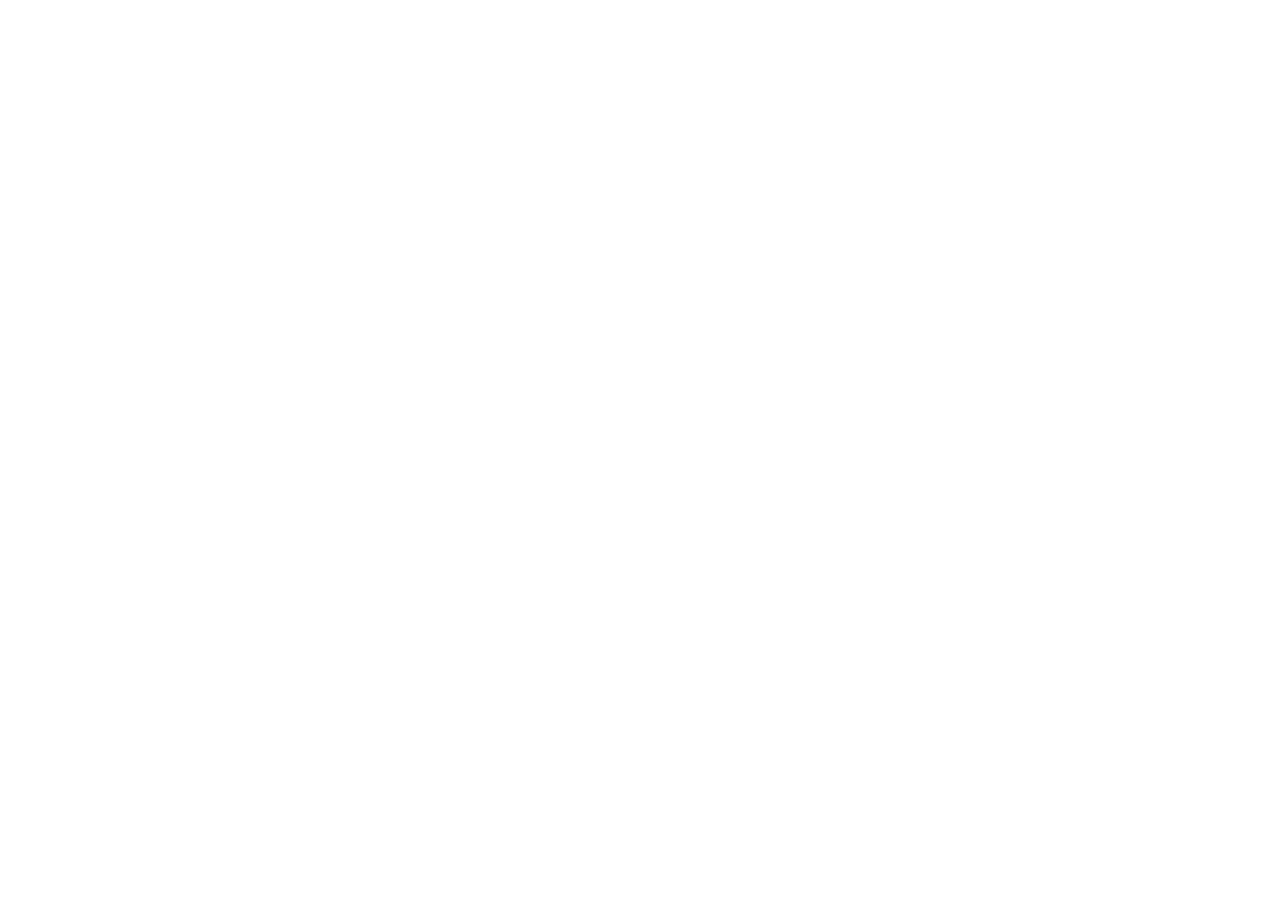
==== index.html @ 821a0ac0 "init project" ====
<!DOCTYPE html>
<html lang="en">

<head>
    <meta charset="UTF-8">
    <meta http-equiv="X-UA-Compatible" content="IE=edge">
    <meta name="viewport" content="width=device-width, initial-scale=1.0">
    <title>Document</title>
</head>

<body>

</body>

</html>
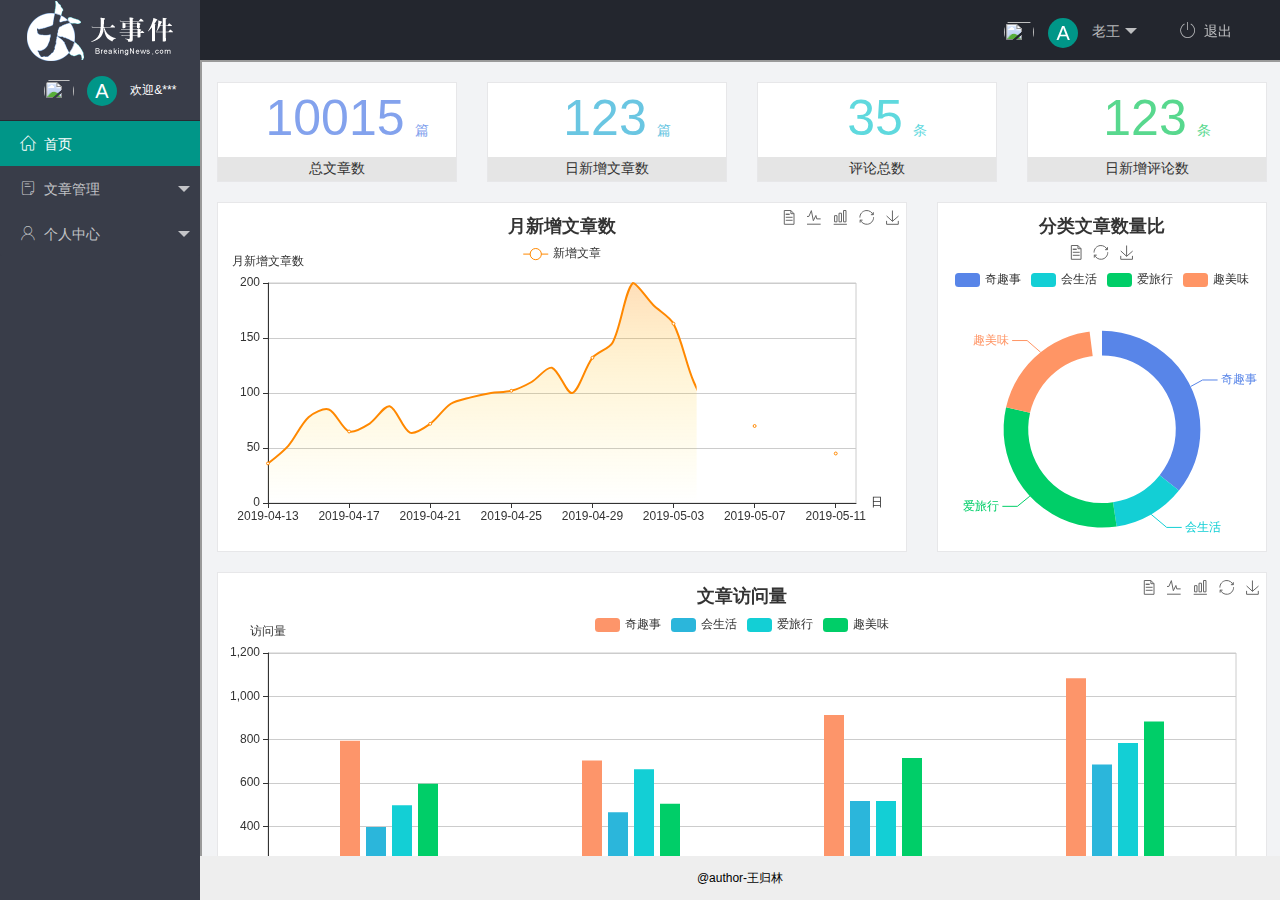
==== commit fddbc6c8: "完成了主页功能的开发" ====
--- a/index.html
+++ b/index.html
@@ -6,9 +6,88 @@
     <meta http-equiv="X-UA-Compatible" content="IE=edge">
     <meta name="viewport" content="width=device-width, initial-scale=1.0">
     <title>Document</title>
+    <!-- 导入layui的css样式表 -->
+    <link rel="stylesheet" href="/assets/lib/layui/css/layui.css">
+    <!-- 导入第三方的字体图标文件 -->
+    <link rel="stylesheet" href="/assets/fonts/iconfont.css">
+    <!-- 导入index.css样式文件 -->
+    <link rel="stylesheet" href="/assets/css/index.css">
 </head>
 
 <body>
+    <div class="layui-layout layui-layout-admin">
+        <div class="layui-header">
+            <div class="layui-logo layui-hide-xs layui-bg-black">
+                <img src="/assets/images/logo.png" alt="">
+            </div>
+            <!-- 头部区域（可配合layui 已有的水平导航） -->
+            <ul class="layui-nav layui-layout-right">
+                <li class="layui-nav-item layui-hide layui-show-md-inline-block">
+                    <a href="javascript:;">
+                        <img src="//tva1.sinaimg.cn/crop.0.0.118.118.180/5db11ff4gw1e77d3nqrv8j203b03cweg.jpg" class="layui-nav-img">
+                        <span class="text-avator">A</span> 老王
+                    </a>
+                    <dl class="layui-nav-child">
+                        <dd><a href="">基本资料</a></dd>
+                        <dd><a href="">更换头像</a></dd>
+                        <dd><a href="">重置密码</a></dd>
+                    </dl>
+                </li>
+                <li class="layui-nav-item" lay-header-event="menuRight" lay-unselect>
+                    <a href="javascript:;" id="btnLogout">
+                        <i class="layui-icon "><span class="iconfont icon-tuichu"></span>退出</i>
+                    </a>
+                </li>
+            </ul>
+        </div>
+
+        <div class="layui-side layui-bg-black">
+            <div class="layui-side-scroll">
+                <div class="userinfo">
+                    <img src="//tva1.sinaimg.cn/crop.0.0.118.118.180/5db11ff4gw1e77d3nqrv8j203b03cweg.jpg" class="layui-nav-img"> <span class="text-avator">A</span> <span id="welcome">欢迎&***</span>
+                </div>
+                <!-- 左侧导航区域（可配合layui已有的垂直导航） -->
+                <ul class="layui-nav layui-nav-tree" lay-filter="test" lay-shrink="all">
+                    <li class="  layui-nav-item layui-this"><a href="/home/dashboard.html" target="fm"><span class="iconfont icon-home"></span>首页</a></li>
+                    <li class="layui-nav-item ">
+                        <a class="" href="javascript:;"><span class="iconfont icon-16"></span>文章管理</a>
+                        <dl class="layui-nav-child">
+                            <dd><a href="javascript:;"><i class="layui-icon layui-icon-app"></i> 文章类别</a></dd>
+                            <dd><a href="javascript:;"><i class="layui-icon layui-icon-app"></i> 文章列表</a></dd>
+                            <dd><a href="javascript:;"><i class="layui-icon layui-icon-app"></i> 发表文章</a></dd>
+                        </dl>
+                    </li>
+                    <li class="layui-nav-item">
+                        <a href="javascript:;"><span class="iconfont icon-user"></span>个人中心</a>
+                        <dl class="layui-nav-child">
+                            <dd><a href="javascript:;"><i class="layui-icon layui-icon-app"></i> 基本资料</a></dd>
+                            <dd><a href="javascript:;"><i class="layui-icon layui-icon-app"></i> 更换头像</a></dd>
+                            <dd><a href="javascript:;"><i class="layui-icon layui-icon-app"></i> 重置密码</a></dd>
+                        </dl>
+                    </li>
+
+                </ul>
+            </div>
+        </div>
+
+        <div class="layui-body">
+            <!-- 内容主体区域 -->
+            <iframe src="/home/dashboard.html" name="fm"></iframe>
+        </div>
+
+        <div class="layui-footer">
+            <!-- 底部固定区域 -->
+            @author-王归林
+        </div>
+    </div>
+    <!-- 导入layui的js文件-->
+    <script src="/assets/lib/layui/layui.all.js"></script>
+    <!-- 导入jquery -->
+    <script src="/assets/lib/jquery.js"></script>
+    <!-- 导入根路径的jsw件 -->
+    <script src="/assets/js/baseAPI.js"></script>
+    <!-- 导入自己的js文件 -->
+    <script src="/assets/js/index.js"></script>
 
 </body>
 
--- a/assets/lib/layui/css/layui.css
+++ b/assets/lib/layui/css/layui.css
@@ -0,0 +1,2 @@
+/** layui-v2.5.5 MIT License By https://www.layui.com */
+ .layui-inline,img{display:inline-block;vertical-align:middle}h1,h2,h3,h4,h5,h6{font-weight:400}.layui-edge,.layui-header,.layui-inline,.layui-main{position:relative}.layui-body,.layui-edge,.layui-elip{overflow:hidden}.layui-btn,.layui-edge,.layui-inline,img{vertical-align:middle}.layui-btn,.layui-disabled,.layui-icon,.layui-unselect{-moz-user-select:none;-webkit-user-select:none;-ms-user-select:none}.layui-elip,.layui-form-checkbox span,.layui-form-pane .layui-form-label{text-overflow:ellipsis;white-space:nowrap}.layui-breadcrumb,.layui-tree-btnGroup{visibility:hidden}blockquote,body,button,dd,div,dl,dt,form,h1,h2,h3,h4,h5,h6,input,li,ol,p,pre,td,textarea,th,ul{margin:0;padding:0;-webkit-tap-highlight-color:rgba(0,0,0,0)}a:active,a:hover{outline:0}img{border:none}li{list-style:none}table{border-collapse:collapse;border-spacing:0}h4,h5,h6{font-size:100%}button,input,optgroup,option,select,textarea{font-family:inherit;font-size:inherit;font-style:inherit;font-weight:inherit;outline:0}pre{white-space:pre-wrap;white-space:-moz-pre-wrap;white-space:-pre-wrap;white-space:-o-pre-wrap;word-wrap:break-word}body{line-height:24px;font:14px Helvetica Neue,Helvetica,PingFang SC,Tahoma,Arial,sans-serif}hr{height:1px;margin:10px 0;border:0;clear:both}a{color:#333;text-decoration:none}a:hover{color:#777}a cite{font-style:normal;*cursor:pointer}.layui-border-box,.layui-border-box *{box-sizing:border-box}.layui-box,.layui-box *{box-sizing:content-box}.layui-clear{clear:both;*zoom:1}.layui-clear:after{content:'\20';clear:both;*zoom:1;display:block;height:0}.layui-inline{*display:inline;*zoom:1}.layui-edge{display:inline-block;width:0;height:0;border-width:6px;border-style:dashed;border-color:transparent}.layui-edge-top{top:-4px;border-bottom-color:#999;border-bottom-style:solid}.layui-edge-right{border-left-color:#999;border-left-style:solid}.layui-edge-bottom{top:2px;border-top-color:#999;border-top-style:solid}.layui-edge-left{border-right-color:#999;border-right-style:solid}.layui-disabled,.layui-disabled:hover{color:#d2d2d2!important;cursor:not-allowed!important}.layui-circle{border-radius:100%}.layui-show{display:block!important}.layui-hide{display:none!important}@font-face{font-family:layui-icon;src:url(../font/iconfont.eot?v=250);src:url(../font/iconfont.eot?v=250#iefix) format('embedded-opentype'),url(../font/iconfont.woff2?v=250) format('woff2'),url(../font/iconfont.woff?v=250) format('woff'),url(../font/iconfont.ttf?v=250) format('truetype'),url(../font/iconfont.svg?v=250#layui-icon) format('svg')}.layui-icon{font-family:layui-icon!important;font-size:16px;font-style:normal;-webkit-font-smoothing:antialiased;-moz-osx-font-smoothing:grayscale}.layui-icon-reply-fill:before{content:"\e611"}.layui-icon-set-fill:before{content:"\e614"}.layui-icon-menu-fill:before{content:"\e60f"}.layui-icon-search:before{content:"\e615"}.layui-icon-share:before{content:"\e641"}.layui-icon-set-sm:before{content:"\e620"}.layui-icon-engine:before{content:"\e628"}.layui-icon-close:before{content:"\1006"}.layui-icon-close-fill:before{content:"\1007"}.layui-icon-chart-screen:before{content:"\e629"}.layui-icon-star:before{content:"\e600"}.layui-icon-circle-dot:before{content:"\e617"}.layui-icon-chat:before{content:"\e606"}.layui-icon-release:before{content:"\e609"}.layui-icon-list:before{content:"\e60a"}.layui-icon-chart:before{content:"\e62c"}.layui-icon-ok-circle:before{content:"\1005"}.layui-icon-layim-theme:before{content:"\e61b"}.layui-icon-table:before{content:"\e62d"}.layui-icon-right:before{content:"\e602"}.layui-icon-left:before{content:"\e603"}.layui-icon-cart-simple:before{content:"\e698"}.layui-icon-face-cry:before{content:"\e69c"}.layui-icon-face-smile:before{content:"\e6af"}.layui-icon-survey:before{content:"\e6b2"}.layui-icon-tree:before{content:"\e62e"}.layui-icon-upload-circle:before{content:"\e62f"}.layui-icon-add-circle:before{content:"\e61f"}.layui-icon-download-circle:before{content:"\e601"}.layui-icon-templeate-1:before{content:"\e630"}.layui-icon-util:before{content:"\e631"}.layui-icon-face-surprised:before{content:"\e664"}.layui-icon-edit:before{content:"\e642"}.layui-icon-speaker:before{content:"\e645"}.layui-icon-down:before{content:"\e61a"}.layui-icon-file:before{content:"\e621"}.layui-icon-layouts:before{content:"\e632"}.layui-icon-rate-half:before{content:"\e6c9"}.layui-icon-add-circle-fine:before{content:"\e608"}.layui-icon-prev-circle:before{content:"\e633"}.layui-icon-read:before{content:"\e705"}.layui-icon-404:before{content:"\e61c"}.layui-icon-carousel:before{content:"\e634"}.layui-icon-help:before{content:"\e607"}.layui-icon-code-circle:before{content:"\e635"}.layui-icon-water:before{content:"\e636"}.layui-icon-username:before{content:"\e66f"}.layui-icon-find-fill:before{content:"\e670"}.layui-icon-about:before{content:"\e60b"}.layui-icon-location:before{content:"\e715"}.layui-icon-up:before{content:"\e619"}.layui-icon-pause:before{content:"\e651"}.layui-icon-date:before{content:"\e637"}.layui-icon-layim-uploadfile:before{content:"\e61d"}.layui-icon-delete:before{content:"\e640"}.layui-icon-play:before{content:"\e652"}.layui-icon-top:before{content:"\e604"}.layui-icon-friends:before{content:"\e612"}.layui-icon-refresh-3:before{content:"\e9aa"}.layui-icon-ok:before{content:"\e605"}.layui-icon-layer:before{content:"\e638"}.layui-icon-face-smile-fine:before{content:"\e60c"}.layui-icon-dollar:before{content:"\e659"}.layui-icon-group:before{content:"\e613"}.layui-icon-layim-download:before{content:"\e61e"}.layui-icon-picture-fine:before{content:"\e60d"}.layui-icon-link:before{content:"\e64c"}.layui-icon-diamond:before{content:"\e735"}.layui-icon-log:before{content:"\e60e"}.layui-icon-rate-solid:before{content:"\e67a"}.layui-icon-fonts-del:before{content:"\e64f"}.layui-icon-unlink:before{content:"\e64d"}.layui-icon-fonts-clear:before{content:"\e639"}.layui-icon-triangle-r:before{content:"\e623"}.layui-icon-circle:before{content:"\e63f"}.layui-icon-radio:before{content:"\e643"}.layui-icon-align-center:before{content:"\e647"}.layui-icon-align-right:before{content:"\e648"}.layui-icon-align-left:before{content:"\e649"}.layui-icon-loading-1:before{content:"\e63e"}.layui-icon-return:before{content:"\e65c"}.layui-icon-fonts-strong:before{content:"\e62b"}.layui-icon-upload:before{content:"\e67c"}.layui-icon-dialogue:before{content:"\e63a"}.layui-icon-video:before{content:"\e6ed"}.layui-icon-headset:before{content:"\e6fc"}.layui-icon-cellphone-fine:before{content:"\e63b"}.layui-icon-add-1:before{content:"\e654"}.layui-icon-face-smile-b:before{content:"\e650"}.layui-icon-fonts-html:before{content:"\e64b"}.layui-icon-form:before{content:"\e63c"}.layui-icon-cart:before{content:"\e657"}.layui-icon-camera-fill:before{content:"\e65d"}.layui-icon-tabs:before{content:"\e62a"}.layui-icon-fonts-code:before{content:"\e64e"}.layui-icon-fire:before{content:"\e756"}.layui-icon-set:before{content:"\e716"}.layui-icon-fonts-u:before{content:"\e646"}.layui-icon-triangle-d:before{content:"\e625"}.layui-icon-tips:before{content:"\e702"}.layui-icon-picture:before{content:"\e64a"}.layui-icon-more-vertical:before{content:"\e671"}.layui-icon-flag:before{content:"\e66c"}.layui-icon-loading:before{content:"\e63d"}.layui-icon-fonts-i:before{content:"\e644"}.layui-icon-refresh-1:before{content:"\e666"}.layui-icon-rmb:before{content:"\e65e"}.layui-icon-home:before{content:"\e68e"}.layui-icon-user:before{content:"\e770"}.layui-icon-notice:before{content:"\e667"}.layui-icon-login-weibo:before{content:"\e675"}.layui-icon-voice:before{content:"\e688"}.layui-icon-upload-drag:before{content:"\e681"}.layui-icon-login-qq:before{content:"\e676"}.layui-icon-snowflake:before{content:"\e6b1"}.layui-icon-file-b:before{content:"\e655"}.layui-icon-template:before{content:"\e663"}.layui-icon-auz:before{content:"\e672"}.layui-icon-console:before{content:"\e665"}.layui-icon-app:before{content:"\e653"}.layui-icon-prev:before{content:"\e65a"}.layui-icon-website:before{content:"\e7ae"}.layui-icon-next:before{content:"\e65b"}.layui-icon-component:before{content:"\e857"}.layui-icon-more:before{content:"\e65f"}.layui-icon-login-wechat:before{content:"\e677"}.layui-icon-shrink-right:before{content:"\e668"}.layui-icon-spread-left:before{content:"\e66b"}.layui-icon-camera:before{content:"\e660"}.layui-icon-note:before{content:"\e66e"}.layui-icon-refresh:before{content:"\e669"}.layui-icon-female:before{content:"\e661"}.layui-icon-male:before{content:"\e662"}.layui-icon-password:before{content:"\e673"}.layui-icon-senior:before{content:"\e674"}.layui-icon-theme:before{content:"\e66a"}.layui-icon-tread:before{content:"\e6c5"}.layui-icon-praise:before{content:"\e6c6"}.layui-icon-star-fill:before{content:"\e658"}.layui-icon-rate:before{content:"\e67b"}.layui-icon-template-1:before{content:"\e656"}.layui-icon-vercode:before{content:"\e679"}.layui-icon-cellphone:before{content:"\e678"}.layui-icon-screen-full:before{content:"\e622"}.layui-icon-screen-restore:before{content:"\e758"}.layui-icon-cols:before{content:"\e610"}.layui-icon-export:before{content:"\e67d"}.layui-icon-print:before{content:"\e66d"}.layui-icon-slider:before{content:"\e714"}.layui-icon-addition:before{content:"\e624"}.layui-icon-subtraction:before{content:"\e67e"}.layui-icon-service:before{content:"\e626"}.layui-icon-transfer:before{content:"\e691"}.layui-main{width:1140px;margin:0 auto}.layui-header{z-index:1000;height:60px}.layui-header a:hover{transition:all .5s;-webkit-transition:all .5s}.layui-side{position:fixed;left:0;top:0;bottom:0;z-index:999;width:200px;overflow-x:hidden}.layui-side-scroll{position:relative;width:220px;height:100%;overflow-x:hidden}.layui-body{position:absolute;left:200px;right:0;top:0;bottom:0;z-index:998;width:auto;overflow-y:auto;box-sizing:border-box}.layui-layout-body{overflow:hidden}.layui-layout-admin .layui-header{background-color:#23262E}.layui-layout-admin .layui-side{top:60px;width:200px;overflow-x:hidden}.layui-layout-admin .layui-body{position:fixed;top:60px;bottom:44px}.layui-layout-admin .layui-main{width:auto;margin:0 15px}.layui-layout-admin .layui-footer{position:fixed;left:200px;right:0;bottom:0;height:44px;line-height:44px;padding:0 15px;background-color:#eee}.layui-layout-admin .layui-logo{position:absolute;left:0;top:0;width:200px;height:100%;line-height:60px;text-align:center;color:#009688;font-size:16px}.layui-layout-admin .layui-header .layui-nav{background:0 0}.layui-layout-left{position:absolute!important;left:200px;top:0}.layui-layout-right{position:absolute!important;right:0;top:0}.layui-container{position:relative;margin:0 auto;padding:0 15px;box-sizing:border-box}.layui-fluid{position:relative;margin:0 auto;padding:0 15px}.layui-row:after,.layui-row:before{content:'';display:block;clear:both}.layui-col-lg1,.layui-col-lg10,.layui-col-lg11,.layui-col-lg12,.layui-col-lg2,.layui-col-lg3,.layui-col-lg4,.layui-col-lg5,.layui-col-lg6,.layui-col-lg7,.layui-col-lg8,.layui-col-lg9,.layui-col-md1,.layui-col-md10,.layui-col-md11,.layui-col-md12,.layui-col-md2,.layui-col-md3,.layui-col-md4,.layui-col-md5,.layui-col-md6,.layui-col-md7,.layui-col-md8,.layui-col-md9,.layui-col-sm1,.layui-col-sm10,.layui-col-sm11,.layui-col-sm12,.layui-col-sm2,.layui-col-sm3,.layui-col-sm4,.layui-col-sm5,.layui-col-sm6,.layui-col-sm7,.layui-col-sm8,.layui-col-sm9,.layui-col-xs1,.layui-col-xs10,.layui-col-xs11,.layui-col-xs12,.layui-col-xs2,.layui-col-xs3,.layui-col-xs4,.layui-col-xs5,.layui-col-xs6,.layui-col-xs7,.layui-col-xs8,.layui-col-xs9{position:relative;display:block;box-sizing:border-box}.layui-col-xs1,.layui-col-xs10,.layui-col-xs11,.layui-col-xs12,.layui-col-xs2,.layui-col-xs3,.layui-col-xs4,.layui-col-xs5,.layui-col-xs6,.layui-col-xs7,.layui-col-xs8,.layui-col-xs9{float:left}.layui-col-xs1{width:8.33333333%}.layui-col-xs2{width:16.66666667%}.layui-col-xs3{width:25%}.layui-col-xs4{width:33.33333333%}.layui-col-xs5{width:41.66666667%}.layui-col-xs6{width:50%}.layui-col-xs7{width:58.33333333%}.layui-col-xs8{width:66.66666667%}.layui-col-xs9{width:75%}.layui-col-xs10{width:83.33333333%}.layui-col-xs11{width:91.66666667%}.layui-col-xs12{width:100%}.layui-col-xs-offset1{margin-left:8.33333333%}.layui-col-xs-offset2{margin-left:16.66666667%}.layui-col-xs-offset3{margin-left:25%}.layui-col-xs-offset4{margin-left:33.33333333%}.layui-col-xs-offset5{margin-left:41.66666667%}.layui-col-xs-offset6{margin-left:50%}.layui-col-xs-offset7{margin-left:58.33333333%}.layui-col-xs-offset8{margin-left:66.66666667%}.layui-col-xs-offset9{margin-left:75%}.layui-col-xs-offset10{margin-left:83.33333333%}.layui-col-xs-offset11{margin-left:91.66666667%}.layui-col-xs-offset12{margin-left:100%}@media screen and (max-width:768px){.layui-hide-xs{display:none!important}.layui-show-xs-block{display:block!important}.layui-show-xs-inline{display:inline!important}.layui-show-xs-inline-block{display:inline-block!important}}@media screen and (min-width:768px){.layui-container{width:750px}.layui-hide-sm{display:none!important}.layui-show-sm-block{display:block!important}.layui-show-sm-inline{display:inline!important}.layui-show-sm-inline-block{display:inline-block!important}.layui-col-sm1,.layui-col-sm10,.layui-col-sm11,.layui-col-sm12,.layui-col-sm2,.layui-col-sm3,.layui-col-sm4,.layui-col-sm5,.layui-col-sm6,.layui-col-sm7,.layui-col-sm8,.layui-col-sm9{float:left}.layui-col-sm1{width:8.33333333%}.layui-col-sm2{width:16.66666667%}.layui-col-sm3{width:25%}.layui-col-sm4{width:33.33333333%}.layui-col-sm5{width:41.66666667%}.layui-col-sm6{width:50%}.layui-col-sm7{width:58.33333333%}.layui-col-sm8{width:66.66666667%}.layui-col-sm9{width:75%}.layui-col-sm10{width:83.33333333%}.layui-col-sm11{width:91.66666667%}.layui-col-sm12{width:100%}.layui-col-sm-offset1{margin-left:8.33333333%}.layui-col-sm-offset2{margin-left:16.66666667%}.layui-col-sm-offset3{margin-left:25%}.layui-col-sm-offset4{margin-left:33.33333333%}.layui-col-sm-offset5{margin-left:41.66666667%}.layui-col-sm-offset6{margin-left:50%}.layui-col-sm-offset7{margin-left:58.33333333%}.layui-col-sm-offset8{margin-left:66.66666667%}.layui-col-sm-offset9{margin-left:75%}.layui-col-sm-offset10{margin-left:83.33333333%}.layui-col-sm-offset11{margin-left:91.66666667%}.layui-col-sm-offset12{margin-left:100%}}@media screen and (min-width:992px){.layui-container{width:970px}.layui-hide-md{display:none!important}.layui-show-md-block{display:block!important}.layui-show-md-inline{display:inline!important}.layui-show-md-inline-block{display:inline-block!important}.layui-col-md1,.layui-col-md10,.layui-col-md11,.layui-col-md12,.layui-col-md2,.layui-col-md3,.layui-col-md4,.layui-col-md5,.layui-col-md6,.layui-col-md7,.layui-col-md8,.layui-col-md9{float:left}.layui-col-md1{width:8.33333333%}.layui-col-md2{width:16.66666667%}.layui-col-md3{width:25%}.layui-col-md4{width:33.33333333%}.layui-col-md5{width:41.66666667%}.layui-col-md6{width:50%}.layui-col-md7{width:58.33333333%}.layui-col-md8{width:66.66666667%}.layui-col-md9{width:75%}.layui-col-md10{width:83.33333333%}.layui-col-md11{width:91.66666667%}.layui-col-md12{width:100%}.layui-col-md-offset1{margin-left:8.33333333%}.layui-col-md-offset2{margin-left:16.66666667%}.layui-col-md-offset3{margin-left:25%}.layui-col-md-offset4{margin-left:33.33333333%}.layui-col-md-offset5{margin-left:41.66666667%}.layui-col-md-offset6{margin-left:50%}.layui-col-md-offset7{margin-left:58.33333333%}.layui-col-md-offset8{margin-left:66.66666667%}.layui-col-md-offset9{margin-left:75%}.layui-col-md-offset10{margin-left:83.33333333%}.layui-col-md-offset11{margin-left:91.66666667%}.layui-col-md-offset12{margin-left:100%}}@media screen and (min-width:1200px){.layui-container{width:1170px}.layui-hide-lg{display:none!important}.layui-show-lg-block{display:block!important}.layui-show-lg-inline{display:inline!important}.layui-show-lg-inline-block{display:inline-block!important}.layui-col-lg1,.layui-col-lg10,.layui-col-lg11,.layui-col-lg12,.layui-col-lg2,.layui-col-lg3,.layui-col-lg4,.layui-col-lg5,.layui-col-lg6,.layui-col-lg7,.layui-col-lg8,.layui-col-lg9{float:left}.layui-col-lg1{width:8.33333333%}.layui-col-lg2{width:16.66666667%}.layui-col-lg3{width:25%}.layui-col-lg4{width:33.33333333%}.layui-col-lg5{width:41.66666667%}.layui-col-lg6{width:50%}.layui-col-lg7{width:58.33333333%}.layui-col-lg8{width:66.66666667%}.layui-col-lg9{width:75%}.layui-col-lg10{width:83.33333333%}.layui-col-lg11{width:91.66666667%}.layui-col-lg12{width:100%}.layui-col-lg-offset1{margin-left:8.33333333%}.layui-col-lg-offset2{margin-left:16.66666667%}.layui-col-lg-offset3{margin-left:25%}.layui-col-lg-offset4{margin-left:33.33333333%}.layui-col-lg-offset5{margin-left:41.66666667%}.layui-col-lg-offset6{margin-left:50%}.layui-col-lg-offset7{margin-left:58.33333333%}.layui-col-lg-offset8{margin-left:66.66666667%}.layui-col-lg-offset9{margin-left:75%}.layui-col-lg-offset10{margin-left:83.33333333%}.layui-col-lg-offset11{margin-left:91.66666667%}.layui-col-lg-offset12{margin-left:100%}}.layui-col-space1{margin:-.5px}.layui-col-space1>*{padding:.5px}.layui-col-space3{margin:-1.5px}.layui-col-space3>*{padding:1.5px}.layui-col-space5{margin:-2.5px}.layui-col-space5>*{padding:2.5px}.layui-col-space8{margin:-3.5px}.layui-col-space8>*{padding:3.5px}.layui-col-space10{margin:-5px}.layui-col-space10>*{padding:5px}.layui-col-space12{margin:-6px}.layui-col-space12>*{padding:6px}.layui-col-space15{margin:-7.5px}.layui-col-space15>*{padding:7.5px}.layui-col-space18{margin:-9px}.layui-col-space18>*{padding:9px}.layui-col-space20{margin:-10px}.layui-col-space20>*{padding:10px}.layui-col-space22{margin:-11px}.layui-col-space22>*{padding:11px}.layui-col-space25{margin:-12.5px}.layui-col-space25>*{padding:12.5px}.layui-col-space30{margin:-15px}.layui-col-space30>*{padding:15px}.layui-btn,.layui-input,.layui-select,.layui-textarea,.layui-upload-button{outline:0;-webkit-appearance:none;transition:all .3s;-webkit-transition:all .3s;box-sizing:border-box}.layui-elem-quote{margin-bottom:10px;padding:15px;line-height:22px;border-left:5px solid #009688;border-radius:0 2px 2px 0;background-color:#f2f2f2}.layui-quote-nm{border-style:solid;border-width:1px 1px 1px 5px;background:0 0}.layui-elem-field{margin-bottom:10px;padding:0;border-width:1px;border-style:solid}.layui-elem-field legend{margin-left:20px;padding:0 10px;font-size:20px;font-weight:300}.layui-field-title{margin:10px 0 20px;border-width:1px 0 0}.layui-field-box{padding:10px 15px}.layui-field-title .layui-field-box{padding:10px 0}.layui-progress{position:relative;height:6px;border-radius:20px;background-color:#e2e2e2}.layui-progress-bar{position:absolute;left:0;top:0;width:0;max-width:100%;height:6px;border-radius:20px;text-align:right;background-color:#5FB878;transition:all .3s;-webkit-transition:all .3s}.layui-progress-big,.layui-progress-big .layui-progress-bar{height:18px;line-height:18px}.layui-progress-text{position:relative;top:-20px;line-height:18px;font-size:12px;color:#666}.layui-progress-big .layui-progress-text{position:static;padding:0 10px;color:#fff}.layui-collapse{border-width:1px;border-style:solid;border-radius:2px}.layui-colla-content,.layui-colla-item{border-top-width:1px;border-top-style:solid}.layui-colla-item:first-child{border-top:none}.layui-colla-title{position:relative;height:42px;line-height:42px;padding:0 15px 0 35px;color:#333;background-color:#f2f2f2;cursor:pointer;font-size:14px;overflow:hidden}.layui-colla-content{display:none;padding:10px 15px;line-height:22px;color:#666}.layui-colla-icon{position:absolute;left:15px;top:0;font-size:14px}.layui-card{margin-bottom:15px;border-radius:2px;background-color:#fff;box-shadow:0 1px 2px 0 rgba(0,0,0,.05)}.layui-card:last-child{margin-bottom:0}.layui-card-header{position:relative;height:42px;line-height:42px;padding:0 15px;border-bottom:1px solid #f6f6f6;color:#333;border-radius:2px 2px 0 0;font-size:14px}.layui-bg-black,.layui-bg-blue,.layui-bg-cyan,.layui-bg-green,.layui-bg-orange,.layui-bg-red{color:#fff!important}.layui-card-body{position:relative;padding:10px 15px;line-height:24px}.layui-card-body[pad15]{padding:15px}.layui-card-body[pad20]{padding:20px}.layui-card-body .layui-table{margin:5px 0}.layui-card .layui-tab{margin:0}.layui-panel-window{position:relative;padding:15px;border-radius:0;border-top:5px solid #E6E6E6;background-color:#fff}.layui-auxiliar-moving{position:fixed;left:0;right:0;top:0;bottom:0;width:100%;height:100%;background:0 0;z-index:9999999999}.layui-form-label,.layui-form-mid,.layui-form-select,.layui-input-block,.layui-input-inline,.layui-textarea{position:relative}.layui-bg-red{background-color:#FF5722!important}.layui-bg-orange{background-color:#FFB800!important}.layui-bg-green{background-color:#009688!important}.layui-bg-cyan{background-color:#2F4056!important}.layui-bg-blue{background-color:#1E9FFF!important}.layui-bg-black{background-color:#393D49!important}.layui-bg-gray{background-color:#eee!important;color:#666!important}.layui-badge-rim,.layui-colla-content,.layui-colla-item,.layui-collapse,.layui-elem-field,.layui-form-pane .layui-form-item[pane],.layui-form-pane .layui-form-label,.layui-input,.layui-layedit,.layui-layedit-tool,.layui-quote-nm,.layui-select,.layui-tab-bar,.layui-tab-card,.layui-tab-title,.layui-tab-title .layui-this:after,.layui-textarea{border-color:#e6e6e6}.layui-timeline-item:before,hr{background-color:#e6e6e6}.layui-text{line-height:22px;font-size:14px;color:#666}.layui-text h1,.layui-text h2,.layui-text h3{font-weight:500;color:#333}.layui-text h1{font-size:30px}.layui-text h2{font-size:24px}.layui-text h3{font-size:18px}.layui-text a:not(.layui-btn){color:#01AAED}.layui-text a:not(.layui-btn):hover{text-decoration:underline}.layui-text ul{padding:5px 0 5px 15px}.layui-text ul li{margin-top:5px;list-style-type:disc}.layui-text em,.layui-word-aux{color:#999!important;padding:0 5px!important}.layui-btn{display:inline-block;height:38px;line-height:38px;padding:0 18px;background-color:#009688;color:#fff;white-space:nowrap;text-align:center;font-size:14px;border:none;border-radius:2px;cursor:pointer}.layui-btn:hover{opacity:.8;filter:alpha(opacity=80);color:#fff}.layui-btn:active{opacity:1;filter:alpha(opacity=100)}.layui-btn+.layui-btn{margin-left:10px}.layui-btn-container{font-size:0}.layui-btn-container .layui-btn{margin-right:10px;margin-bottom:10px}.layui-btn-container .layui-btn+.layui-btn{margin-left:0}.layui-table .layui-btn-container .layui-btn{margin-bottom:9px}.layui-btn-radius{border-radius:100px}.layui-btn .layui-icon{margin-right:3px;font-size:18px;vertical-align:bottom;vertical-align:middle\9}.layui-btn-primary{border:1px solid #C9C9C9;background-color:#fff;color:#555}.layui-btn-primary:hover{border-color:#009688;color:#333}.layui-btn-normal{background-color:#1E9FFF}.layui-btn-warm{background-color:#FFB800}.layui-btn-danger{background-color:#FF5722}.layui-btn-checked{background-color:#5FB878}.layui-btn-disabled,.layui-btn-disabled:active,.layui-btn-disabled:hover{border:1px solid #e6e6e6;background-color:#FBFBFB;color:#C9C9C9;cursor:not-allowed;opacity:1}.layui-btn-lg{height:44px;line-height:44px;padding:0 25px;font-size:16px}.layui-btn-sm{height:30px;line-height:30px;padding:0 10px;font-size:12px}.layui-btn-sm i{font-size:16px!important}.layui-btn-xs{height:22px;line-height:22px;padding:0 5px;font-size:12px}.layui-btn-xs i{font-size:14px!important}.layui-btn-group{display:inline-block;vertical-align:middle;font-size:0}.layui-btn-group .layui-btn{margin-left:0!important;margin-right:0!important;border-left:1px solid rgba(255,255,255,.5);border-radius:0}.layui-btn-group .layui-btn-primary{border-left:none}.layui-btn-group .layui-btn-primary:hover{border-color:#C9C9C9;color:#009688}.layui-btn-group .layui-btn:first-child{border-left:none;border-radius:2px 0 0 2px}.layui-btn-group .layui-btn-primary:first-child{border-left:1px solid #c9c9c9}.layui-btn-group .layui-btn:last-child{border-radius:0 2px 2px 0}.layui-btn-group .layui-btn+.layui-btn{margin-left:0}.layui-btn-group+.layui-btn-group{margin-left:10px}.layui-btn-fluid{width:100%}.layui-input,.layui-select,.layui-textarea{height:38px;line-height:1.3;line-height:38px\9;border-width:1px;border-style:solid;background-color:#fff;border-radius:2px}.layui-input::-webkit-input-placeholder,.layui-select::-webkit-input-placeholder,.layui-textarea::-webkit-input-placeholder{line-height:1.3}.layui-input,.layui-textarea{display:block;width:100%;padding-left:10px}.layui-input:hover,.layui-textarea:hover{border-color:#D2D2D2!important}.layui-input:focus,.layui-textarea:focus{border-color:#C9C9C9!important}.layui-textarea{min-height:100px;height:auto;line-height:20px;padding:6px 10px;resize:vertical}.layui-select{padding:0 10px}.layui-form input[type=checkbox],.layui-form input[type=radio],.layui-form select{display:none}.layui-form [lay-ignore]{display:initial}.layui-form-item{margin-bottom:15px;clear:both;*zoom:1}.layui-form-item:after{content:'\20';clear:both;*zoom:1;display:block;height:0}.layui-form-label{float:left;display:block;padding:9px 15px;width:80px;font-weight:400;line-height:20px;text-align:right}.layui-form-label-col{display:block;float:none;padding:9px 0;line-height:20px;text-align:left}.layui-form-item .layui-inline{margin-bottom:5px;margin-right:10px}.layui-input-block{margin-left:110px;min-height:36px}.layui-input-inline{display:inline-block;vertical-align:middle}.layui-form-item .layui-input-inline{float:left;width:190px;margin-right:10px}.layui-form-text .layui-input-inline{width:auto}.layui-form-mid{float:left;display:block;padding:9px 0!important;line-height:20px;margin-right:10px}.layui-form-danger+.layui-form-select .layui-input,.layui-form-danger:focus{border-color:#FF5722!important}.layui-form-select .layui-input{padding-right:30px;cursor:pointer}.layui-form-select .layui-edge{position:absolute;right:10px;top:50%;margin-top:-3px;cursor:pointer;border-width:6px;border-top-color:#c2c2c2;border-top-style:solid;transition:all .3s;-webkit-transition:all .3s}.layui-form-select dl{display:none;position:absolute;left:0;top:42px;padding:5px 0;z-index:899;min-width:100%;border:1px solid #d2d2d2;max-height:300px;overflow-y:auto;background-color:#fff;border-radius:2px;box-shadow:0 2px 4px rgba(0,0,0,.12);box-sizing:border-box}.layui-form-select dl dd,.layui-form-select dl dt{padding:0 10px;line-height:36px;white-space:nowrap;overflow:hidden;text-overflow:ellipsis}.layui-form-select dl dt{font-size:12px;color:#999}.layui-form-select dl dd{cursor:pointer}.layui-form-select dl dd:hover{background-color:#f2f2f2;-webkit-transition:.5s all;transition:.5s all}.layui-form-select .layui-select-group dd{padding-left:20px}.layui-form-select dl dd.layui-select-tips{padding-left:10px!important;color:#999}.layui-form-select dl dd.layui-this{background-color:#5FB878;color:#fff}.layui-form-checkbox,.layui-form-select dl dd.layui-disabled{background-color:#fff}.layui-form-selected dl{display:block}.layui-form-checkbox,.layui-form-checkbox *,.layui-form-switch{display:inline-block;vertical-align:middle}.layui-form-selected .layui-edge{margin-top:-9px;-webkit-transform:rotate(180deg);transform:rotate(180deg);margin-top:-3px\9}:root .layui-form-selected .layui-edge{margin-top:-9px\0/IE9}.layui-form-selectup dl{top:auto;bottom:42px}.layui-select-none{margin:5px 0;text-align:center;color:#999}.layui-select-disabled .layui-disabled{border-color:#eee!important}.layui-select-disabled .layui-edge{border-top-color:#d2d2d2}.layui-form-checkbox{position:relative;height:30px;line-height:30px;margin-right:10px;padding-right:30px;cursor:pointer;font-size:0;-webkit-transition:.1s linear;transition:.1s linear;box-sizing:border-box}.layui-form-checkbox span{padding:0 10px;height:100%;font-size:14px;border-radius:2px 0 0 2px;background-color:#d2d2d2;color:#fff;overflow:hidden}.layui-form-checkbox:hover span{background-color:#c2c2c2}.layui-form-checkbox i{position:absolute;right:0;top:0;width:30px;height:28px;border:1px solid #d2d2d2;border-left:none;border-radius:0 2px 2px 0;color:#fff;font-size:20px;text-align:center}.layui-form-checkbox:hover i{border-color:#c2c2c2;color:#c2c2c2}.layui-form-checked,.layui-form-checked:hover{border-color:#5FB878}.layui-form-checked span,.layui-form-checked:hover span{background-color:#5FB878}.layui-form-checked i,.layui-form-checked:hover i{color:#5FB878}.layui-form-item .layui-form-checkbox{margin-top:4px}.layui-form-checkbox[lay-skin=primary]{height:auto!important;line-height:normal!important;min-width:18px;min-height:18px;border:none!important;margin-right:0;padding-left:28px;padding-right:0;background:0 0}.layui-form-checkbox[lay-skin=primary] span{padding-left:0;padding-right:15px;line-height:18px;background:0 0;color:#666}.layui-form-checkbox[lay-skin=primary] i{right:auto;left:0;width:16px;height:16px;line-height:16px;border:1px solid #d2d2d2;font-size:12px;border-radius:2px;background-color:#fff;-webkit-transition:.1s linear;transition:.1s linear}.layui-form-checkbox[lay-skin=primary]:hover i{border-color:#5FB878;color:#fff}.layui-form-checked[lay-skin=primary] i{border-color:#5FB878!important;background-color:#5FB878;color:#fff}.layui-checkbox-disbaled[lay-skin=primary] span{background:0 0!important;color:#c2c2c2}.layui-checkbox-disbaled[lay-skin=primary]:hover i{border-color:#d2d2d2}.layui-form-item .layui-form-checkbox[lay-skin=primary]{margin-top:10px}.layui-form-switch{position:relative;height:22px;line-height:22px;min-width:35px;padding:0 5px;margin-top:8px;border:1px solid #d2d2d2;border-radius:20px;cursor:pointer;background-color:#fff;-webkit-transition:.1s linear;transition:.1s linear}.layui-form-switch i{position:absolute;left:5px;top:3px;width:16px;height:16px;border-radius:20px;background-color:#d2d2d2;-webkit-transition:.1s linear;transition:.1s linear}.layui-form-switch em{position:relative;top:0;width:25px;margin-left:21px;padding:0!important;text-align:center!important;color:#999!important;font-style:normal!important;font-size:12px}.layui-form-onswitch{border-color:#5FB878;background-color:#5FB878}.layui-checkbox-disbaled,.layui-checkbox-disbaled i{border-color:#e2e2e2!important}.layui-form-onswitch i{left:100%;margin-left:-21px;background-color:#fff}.layui-form-onswitch em{margin-left:5px;margin-right:21px;color:#fff!important}.layui-checkbox-disbaled span{background-color:#e2e2e2!important}.layui-checkbox-disbaled:hover i{color:#fff!important}[lay-radio]{display:none}.layui-form-radio,.layui-form-radio *{display:inline-block;vertical-align:middle}.layui-form-radio{line-height:28px;margin:6px 10px 0 0;padding-right:10px;cursor:pointer;font-size:0}.layui-form-radio *{font-size:14px}.layui-form-radio>i{margin-right:8px;font-size:22px;color:#c2c2c2}.layui-form-radio>i:hover,.layui-form-radioed>i{color:#5FB878}.layui-radio-disbaled>i{color:#e2e2e2!important}.layui-form-pane .layui-form-label{width:110px;padding:8px 15px;height:38px;line-height:20px;border-width:1px;border-style:solid;border-radius:2px 0 0 2px;text-align:center;background-color:#FBFBFB;overflow:hidden;box-sizing:border-box}.layui-form-pane .layui-input-inline{margin-left:-1px}.layui-form-pane .layui-input-block{margin-left:110px;left:-1px}.layui-form-pane .layui-input{border-radius:0 2px 2px 0}.layui-form-pane .layui-form-text .layui-form-label{float:none;width:100%;border-radius:2px;box-sizing:border-box;text-align:left}.layui-form-pane .layui-form-text .layui-input-inline{display:block;margin:0;top:-1px;clear:both}.layui-form-pane .layui-form-text .layui-input-block{margin:0;left:0;top:-1px}.layui-form-pane .layui-form-text .layui-textarea{min-height:100px;border-radius:0 0 2px 2px}.layui-form-pane .layui-form-checkbox{margin:4px 0 4px 10px}.layui-form-pane .layui-form-radio,.layui-form-pane .layui-form-switch{margin-top:6px;margin-left:10px}.layui-form-pane .layui-form-item[pane]{position:relative;border-width:1px;border-style:solid}.layui-form-pane .layui-form-item[pane] .layui-form-label{position:absolute;left:0;top:0;height:100%;border-width:0 1px 0 0}.layui-form-pane .layui-form-item[pane] .layui-input-inline{margin-left:110px}@media screen and (max-width:450px){.layui-form-item .layui-form-label{text-overflow:ellipsis;overflow:hidden;white-space:nowrap}.layui-form-item .layui-inline{display:block;margin-right:0;margin-bottom:20px;clear:both}.layui-form-item .layui-inline:after{content:'\20';clear:both;display:block;height:0}.layui-form-item .layui-input-inline{display:block;float:none;left:-3px;width:auto;margin:0 0 10px 112px}.layui-form-item .layui-input-inline+.layui-form-mid{margin-left:110px;top:-5px;padding:0}.layui-form-item .layui-form-checkbox{margin-right:5px;margin-bottom:5px}}.layui-layedit{border-width:1px;border-style:solid;border-radius:2px}.layui-layedit-tool{padding:3px 5px;border-bottom-width:1px;border-bottom-style:solid;font-size:0}.layedit-tool-fixed{position:fixed;top:0;border-top:1px solid #e2e2e2}.layui-layedit-tool .layedit-tool-mid,.layui-layedit-tool .layui-icon{display:inline-block;vertical-align:middle;text-align:center;font-size:14px}.layui-layedit-tool .layui-icon{position:relative;width:32px;height:30px;line-height:30px;margin:3px 5px;color:#777;cursor:pointer;border-radius:2px}.layui-layedit-tool .layui-icon:hover{color:#393D49}.layui-layedit-tool .layui-icon:active{color:#000}.layui-layedit-tool .layedit-tool-active{background-color:#e2e2e2;color:#000}.layui-layedit-tool .layui-disabled,.layui-layedit-tool .layui-disabled:hover{color:#d2d2d2;cursor:not-allowed}.layui-layedit-tool .layedit-tool-mid{width:1px;height:18px;margin:0 10px;background-color:#d2d2d2}.layedit-tool-html{width:50px!important;font-size:30px!important}.layedit-tool-b,.layedit-tool-code,.layedit-tool-help{font-size:16px!important}.layedit-tool-d,.layedit-tool-face,.layedit-tool-image,.layedit-tool-unlink{font-size:18px!important}.layedit-tool-image input{position:absolute;font-size:0;left:0;top:0;width:100%;height:100%;opacity:.01;filter:Alpha(opacity=1);cursor:pointer}.layui-layedit-iframe iframe{display:block;width:100%}#LAY_layedit_code{overflow:hidden}.layui-laypage{display:inline-block;*display:inline;*zoom:1;vertical-align:middle;margin:10px 0;font-size:0}.layui-laypage>a:first-child,.layui-laypage>a:first-child em{border-radius:2px 0 0 2px}.layui-laypage>a:last-child,.layui-laypage>a:last-child em{border-radius:0 2px 2px 0}.layui-laypage>:first-child{margin-left:0!important}.layui-laypage>:last-child{margin-right:0!important}.layui-laypage a,.layui-laypage button,.layui-laypage input,.layui-laypage select,.layui-laypage span{border:1px solid #e2e2e2}.layui-laypage a,.layui-laypage span{display:inline-block;*display:inline;*zoom:1;vertical-align:middle;padding:0 15px;height:28px;line-height:28px;margin:0 -1px 5px 0;background-color:#fff;color:#333;font-size:12px}.layui-flow-more a *,.layui-laypage input,.layui-table-view select[lay-ignore]{display:inline-block}.layui-laypage a:hover{color:#009688}.layui-laypage em{font-style:normal}.layui-laypage .layui-laypage-spr{color:#999;font-weight:700}.layui-laypage a{text-decoration:none}.layui-laypage .layui-laypage-curr{position:relative}.layui-laypage .layui-laypage-curr em{position:relative;color:#fff}.layui-laypage .layui-laypage-curr .layui-laypage-em{position:absolute;left:-1px;top:-1px;padding:1px;width:100%;height:100%;background-color:#009688}.layui-laypage-em{border-radius:2px}.layui-laypage-next em,.layui-laypage-prev em{font-family:Sim sun;font-size:16px}.layui-laypage .layui-laypage-count,.layui-laypage .layui-laypage-limits,.layui-laypage .layui-laypage-refresh,.layui-laypage .layui-laypage-skip{margin-left:10px;margin-right:10px;padding:0;border:none}.layui-laypage .layui-laypage-limits,.layui-laypage .layui-laypage-refresh{vertical-align:top}.layui-laypage .layui-laypage-refresh i{font-size:18px;cursor:pointer}.layui-laypage select{height:22px;padding:3px;border-radius:2px;cursor:pointer}.layui-laypage .layui-laypage-skip{height:30px;line-height:30px;color:#999}.layui-laypage button,.layui-laypage input{height:30px;line-height:30px;border-radius:2px;vertical-align:top;background-color:#fff;box-sizing:border-box}.layui-laypage input{width:40px;margin:0 10px;padding:0 3px;text-align:center}.layui-laypage input:focus,.layui-laypage select:focus{border-color:#009688!important}.layui-laypage button{margin-left:10px;padding:0 10px;cursor:pointer}.layui-table,.layui-table-view{margin:10px 0}.layui-flow-more{margin:10px 0;text-align:center;color:#999;font-size:14px}.layui-flow-more a{height:32px;line-height:32px}.layui-flow-more a *{vertical-align:top}.layui-flow-more a cite{padding:0 20px;border-radius:3px;background-color:#eee;color:#333;font-style:normal}.layui-flow-more a cite:hover{opacity:.8}.layui-flow-more a i{font-size:30px;color:#737383}.layui-table{width:100%;background-color:#fff;color:#666}.layui-table tr{transition:all .3s;-webkit-transition:all .3s}.layui-table th{text-align:left;font-weight:400}.layui-table tbody tr:hover,.layui-table thead tr,.layui-table-click,.layui-table-header,.layui-table-hover,.layui-table-mend,.layui-table-patch,.layui-table-tool,.layui-table-total,.layui-table-total tr,.layui-table[lay-even] tr:nth-child(even){background-color:#f2f2f2}.layui-table td,.layui-table th,.layui-table-col-set,.layui-table-fixed-r,.layui-table-grid-down,.layui-table-header,.layui-table-page,.layui-table-tips-main,.layui-table-tool,.layui-table-total,.layui-table-view,.layui-table[lay-skin=line],.layui-table[lay-skin=row]{border-width:1px;border-style:solid;border-color:#e6e6e6}.layui-table td,.layui-table th{position:relative;padding:9px 15px;min-height:20px;line-height:20px;font-size:14px}.layui-table[lay-skin=line] td,.layui-table[lay-skin=line] th{border-width:0 0 1px}.layui-table[lay-skin=row] td,.layui-table[lay-skin=row] th{border-width:0 1px 0 0}.layui-table[lay-skin=nob] td,.layui-table[lay-skin=nob] th{border:none}.layui-table img{max-width:100px}.layui-table[lay-size=lg] td,.layui-table[lay-size=lg] th{padding:15px 30px}.layui-table-view .layui-table[lay-size=lg] .layui-table-cell{height:40px;line-height:40px}.layui-table[lay-size=sm] td,.layui-table[lay-size=sm] th{font-size:12px;padding:5px 10px}.layui-table-view .layui-table[lay-size=sm] .layui-table-cell{height:20px;line-height:20px}.layui-table[lay-data]{display:none}.layui-table-box{position:relative;overflow:hidden}.layui-table-view .layui-table{position:relative;width:auto;margin:0}.layui-table-view .layui-table[lay-skin=line]{border-width:0 1px 0 0}.layui-table-view .layui-table[lay-skin=row]{border-width:0 0 1px}.layui-table-view .layui-table td,.layui-table-view .layui-table th{padding:5px 0;border-top:none;border-left:none}.layui-table-view .layui-table th.layui-unselect .layui-table-cell span{cursor:pointer}.layui-table-view .layui-table td{cursor:default}.layui-table-view .layui-table td[data-edit=text]{cursor:text}.layui-table-view .layui-form-checkbox[lay-skin=primary] i{width:18px;height:18px}.layui-table-view .layui-form-radio{line-height:0;padding:0}.layui-table-view .layui-form-radio>i{margin:0;font-size:20px}.layui-table-init{position:absolute;left:0;top:0;width:100%;height:100%;text-align:center;z-index:110}.layui-table-init .layui-icon{position:absolute;left:50%;top:50%;margin:-15px 0 0 -15px;font-size:30px;color:#c2c2c2}.layui-table-header{border-width:0 0 1px;overflow:hidden}.layui-table-header .layui-table{margin-bottom:-1px}.layui-table-tool .layui-inline[lay-event]{position:relative;width:26px;height:26px;padding:5px;line-height:16px;margin-right:10px;text-align:center;color:#333;border:1px solid #ccc;cursor:pointer;-webkit-transition:.5s all;transition:.5s all}.layui-table-tool .layui-inline[lay-event]:hover{border:1px solid #999}.layui-table-tool-temp{padding-right:120px}.layui-table-tool-self{position:absolute;right:17px;top:10px}.layui-table-tool .layui-table-tool-self .layui-inline[lay-event]{margin:0 0 0 10px}.layui-table-tool-panel{position:absolute;top:29px;left:-1px;padding:5px 0;min-width:150px;min-height:40px;border:1px solid #d2d2d2;text-align:left;overflow-y:auto;background-color:#fff;box-shadow:0 2px 4px rgba(0,0,0,.12)}.layui-table-cell,.layui-table-tool-panel li{overflow:hidden;text-overflow:ellipsis;white-space:nowrap}.layui-table-tool-panel li{padding:0 10px;line-height:30px;-webkit-transition:.5s all;transition:.5s all}.layui-table-tool-panel li .layui-form-checkbox[lay-skin=primary]{width:100%;padding-left:28px}.layui-table-tool-panel li:hover{background-color:#f2f2f2}.layui-table-tool-panel li .layui-form-checkbox[lay-skin=primary] i{position:absolute;left:0;top:0}.layui-table-tool-panel li .layui-form-checkbox[lay-skin=primary] span{padding:0}.layui-table-tool .layui-table-tool-self .layui-table-tool-panel{left:auto;right:-1px}.layui-table-col-set{position:absolute;right:0;top:0;width:20px;height:100%;border-width:0 0 0 1px;background-color:#fff}.layui-table-sort{width:10px;height:20px;margin-left:5px;cursor:pointer!important}.layui-table-sort .layui-edge{position:absolute;left:5px;border-width:5px}.layui-table-sort .layui-table-sort-asc{top:3px;border-top:none;border-bottom-style:solid;border-bottom-color:#b2b2b2}.layui-table-sort .layui-table-sort-asc:hover{border-bottom-color:#666}.layui-table-sort .layui-table-sort-desc{bottom:5px;border-bottom:none;border-top-style:solid;border-top-color:#b2b2b2}.layui-table-sort .layui-table-sort-desc:hover{border-top-color:#666}.layui-table-sort[lay-sort=asc] .layui-table-sort-asc{border-bottom-color:#000}.layui-table-sort[lay-sort=desc] .layui-table-sort-desc{border-top-color:#000}.layui-table-cell{height:28px;line-height:28px;padding:0 15px;position:relative;box-sizing:border-box}.layui-table-cell .layui-form-checkbox[lay-skin=primary]{top:-1px;padding:0}.layui-table-cell .layui-table-link{color:#01AAED}.laytable-cell-checkbox,.laytable-cell-numbers,.laytable-cell-radio,.laytable-cell-space{padding:0;text-align:center}.layui-table-body{position:relative;overflow:auto;margin-right:-1px;margin-bottom:-1px}.layui-table-body .layui-none{line-height:26px;padding:15px;text-align:center;color:#999}.layui-table-fixed{position:absolute;left:0;top:0;z-index:101}.layui-table-fixed .layui-table-body{overflow:hidden}.layui-table-fixed-l{box-shadow:0 -1px 8px rgba(0,0,0,.08)}.layui-table-fixed-r{left:auto;right:-1px;border-width:0 0 0 1px;box-shadow:-1px 0 8px rgba(0,0,0,.08)}.layui-table-fixed-r .layui-table-header{position:relative;overflow:visible}.layui-table-mend{position:absolute;right:-49px;top:0;height:100%;width:50px}.layui-table-tool{position:relative;z-index:890;width:100%;min-height:50px;line-height:30px;padding:10px 15px;border-width:0 0 1px}.layui-table-tool .layui-btn-container{margin-bottom:-10px}.layui-table-page,.layui-table-total{border-width:1px 0 0;margin-bottom:-1px;overflow:hidden}.layui-table-page{position:relative;width:100%;padding:7px 7px 0;height:41px;font-size:12px;white-space:nowrap}.layui-table-page>div{height:26px}.layui-table-page .layui-laypage{margin:0}.layui-table-page .layui-laypage a,.layui-table-page .layui-laypage span{height:26px;line-height:26px;margin-bottom:10px;border:none;background:0 0}.layui-table-page .layui-laypage a,.layui-table-page .layui-laypage span.layui-laypage-curr{padding:0 12px}.layui-table-page .layui-laypage span{margin-left:0;padding:0}.layui-table-page .layui-laypage .layui-laypage-prev{margin-left:-7px!important}.layui-table-page .layui-laypage .layui-laypage-curr .layui-laypage-em{left:0;top:0;padding:0}.layui-table-page .layui-laypage button,.layui-table-page .layui-laypage input{height:26px;line-height:26px}.layui-table-page .layui-laypage input{width:40px}.layui-table-page .layui-laypage button{padding:0 10px}.layui-table-page select{height:18px}.layui-table-patch .layui-table-cell{padding:0;width:30px}.layui-table-edit{position:absolute;left:0;top:0;width:100%;height:100%;padding:0 14px 1px;border-radius:0;box-shadow:1px 1px 20px rgba(0,0,0,.15)}.layui-table-edit:focus{border-color:#5FB878!important}select.layui-table-edit{padding:0 0 0 10px;border-color:#C9C9C9}.layui-table-view .layui-form-checkbox,.layui-table-view .layui-form-radio,.layui-table-view .layui-form-switch{top:0;margin:0;box-sizing:content-box}.layui-table-view .layui-form-checkbox{top:-1px;height:26px;line-height:26px}.layui-table-view .layui-form-checkbox i{height:26px}.layui-table-grid .layui-table-cell{overflow:visible}.layui-table-grid-down{position:absolute;top:0;right:0;width:26px;height:100%;padding:5px 0;border-width:0 0 0 1px;text-align:center;background-color:#fff;color:#999;cursor:pointer}.layui-table-grid-down .layui-icon{position:absolute;top:50%;left:50%;margin:-8px 0 0 -8px}.layui-table-grid-down:hover{background-color:#fbfbfb}body .layui-table-tips .layui-layer-content{background:0 0;padding:0;box-shadow:0 1px 6px rgba(0,0,0,.12)}.layui-table-tips-main{margin:-44px 0 0 -1px;max-height:150px;padding:8px 15px;font-size:14px;overflow-y:scroll;background-color:#fff;color:#666}.layui-table-tips-c{position:absolute;right:-3px;top:-13px;width:20px;height:20px;padding:3px;cursor:pointer;background-color:#666;border-radius:50%;color:#fff}.layui-table-tips-c:hover{background-color:#777}.layui-table-tips-c:before{position:relative;right:-2px}.layui-upload-file{display:none!important;opacity:.01;filter:Alpha(opacity=1)}.layui-upload-drag,.layui-upload-form,.layui-upload-wrap{display:inline-block}.layui-upload-list{margin:10px 0}.layui-upload-choose{padding:0 10px;color:#999}.layui-upload-drag{position:relative;padding:30px;border:1px dashed #e2e2e2;background-color:#fff;text-align:center;cursor:pointer;color:#999}.layui-upload-drag .layui-icon{font-size:50px;color:#009688}.layui-upload-drag[lay-over]{border-color:#009688}.layui-upload-iframe{position:absolute;width:0;height:0;border:0;visibility:hidden}.layui-upload-wrap{position:relative;vertical-align:middle}.layui-upload-wrap .layui-upload-file{display:block!important;position:absolute;left:0;top:0;z-index:10;font-size:100px;width:100%;height:100%;opacity:.01;filter:Alpha(opacity=1);cursor:pointer}.layui-transfer-active,.layui-transfer-box{display:inline-block;vertical-align:middle}.layui-transfer-box,.layui-transfer-header,.layui-transfer-search{border-width:0;border-style:solid;border-color:#e6e6e6}.layui-transfer-box{position:relative;border-width:1px;width:200px;height:360px;border-radius:2px;background-color:#fff}.layui-transfer-box .layui-form-checkbox{width:100%;margin:0!important}.layui-transfer-header{height:38px;line-height:38px;padding:0 10px;border-bottom-width:1px}.layui-transfer-search{position:relative;padding:10px;border-bottom-width:1px}.layui-transfer-search .layui-input{height:32px;padding-left:30px;font-size:12px}.layui-transfer-search .layui-icon-search{position:absolute;left:20px;top:50%;margin-top:-8px;color:#666}.layui-transfer-active{margin:0 15px}.layui-transfer-active .layui-btn{display:block;margin:0;padding:0 15px;background-color:#5FB878;border-color:#5FB878;color:#fff}.layui-transfer-active .layui-btn-disabled{background-color:#FBFBFB;border-color:#e6e6e6;color:#C9C9C9}.layui-transfer-active .layui-btn:first-child{margin-bottom:15px}.layui-transfer-active .layui-btn .layui-icon{margin:0;font-size:14px!important}.layui-transfer-data{padding:5px 0;overflow:auto}.layui-transfer-data li{height:32px;line-height:32px;padding:0 10px}.layui-transfer-data li:hover{background-color:#f2f2f2;transition:.5s all}.layui-transfer-data .layui-none{padding:15px 10px;text-align:center;color:#999}.layui-nav{position:relative;padding:0 20px;background-color:#393D49;color:#fff;border-radius:2px;font-size:0;box-sizing:border-box}.layui-nav *{font-size:14px}.layui-nav .layui-nav-item{position:relative;display:inline-block;*display:inline;*zoom:1;vertical-align:middle;line-height:60px}.layui-nav .layui-nav-item a{display:block;padding:0 20px;color:#fff;color:rgba(255,255,255,.7);transition:all .3s;-webkit-transition:all .3s}.layui-nav .layui-this:after,.layui-nav-bar,.layui-nav-tree .layui-nav-itemed:after{position:absolute;left:0;top:0;width:0;height:5px;background-color:#5FB878;transition:all .2s;-webkit-transition:all .2s}.layui-nav-bar{z-index:1000}.layui-nav .layui-nav-item a:hover,.layui-nav .layui-this a{color:#fff}.layui-nav .layui-this:after{content:'';top:auto;bottom:0;width:100%}.layui-nav-img{width:30px;height:30px;margin-right:10px;border-radius:50%}.layui-nav .layui-nav-more{content:'';width:0;height:0;border-style:solid dashed dashed;border-color:#fff transparent transparent;overflow:hidden;cursor:pointer;transition:all .2s;-webkit-transition:all .2s;position:absolute;top:50%;right:3px;margin-top:-3px;border-width:6px;border-top-color:rgba(255,255,255,.7)}.layui-nav .layui-nav-mored,.layui-nav-itemed>a .layui-nav-more{margin-top:-9px;border-style:dashed dashed solid;border-color:transparent transparent #fff}.layui-nav-child{display:none;position:absolute;left:0;top:65px;min-width:100%;line-height:36px;padding:5px 0;box-shadow:0 2px 4px rgba(0,0,0,.12);border:1px solid #d2d2d2;background-color:#fff;z-index:100;border-radius:2px;white-space:nowrap}.layui-nav .layui-nav-child a{color:#333}.layui-nav .layui-nav-child a:hover{background-color:#f2f2f2;color:#000}.layui-nav-child dd{position:relative}.layui-nav .layui-nav-child dd.layui-this a,.layui-nav-child dd.layui-this{background-color:#5FB878;color:#fff}.layui-nav-child dd.layui-this:after{display:none}.layui-nav-tree{width:200px;padding:0}.layui-nav-tree .layui-nav-item{display:block;width:100%;line-height:45px}.layui-nav-tree .layui-nav-item a{position:relative;height:45px;line-height:45px;text-overflow:ellipsis;overflow:hidden;white-space:nowrap}.layui-nav-tree .layui-nav-item a:hover{background-color:#4E5465}.layui-nav-tree .layui-nav-bar{width:5px;height:0;background-color:#009688}.layui-nav-tree .layui-nav-child dd.layui-this,.layui-nav-tree .layui-nav-child dd.layui-this a,.layui-nav-tree .layui-this,.layui-nav-tree .layui-this>a,.layui-nav-tree .layui-this>a:hover{background-color:#009688;color:#fff}.layui-nav-tree .layui-this:after{display:none}.layui-nav-itemed>a,.layui-nav-tree .layui-nav-title a,.layui-nav-tree .layui-nav-title a:hover{color:#fff!important}.layui-nav-tree .layui-nav-child{position:relative;z-index:0;top:0;border:none;box-shadow:none}.layui-nav-tree .layui-nav-child a{height:40px;line-height:40px;color:#fff;color:rgba(255,255,255,.7)}.layui-nav-tree .layui-nav-child,.layui-nav-tree .layui-nav-child a:hover{background:0 0;color:#fff}.layui-nav-tree .layui-nav-more{right:10px}.layui-nav-itemed>.layui-nav-child{display:block;padding:0;background-color:rgba(0,0,0,.3)!important}.layui-nav-itemed>.layui-nav-child>.layui-this>.layui-nav-child{display:block}.layui-nav-side{position:fixed;top:0;bottom:0;left:0;overflow-x:hidden;z-index:999}.layui-bg-blue .layui-nav-bar,.layui-bg-blue .layui-nav-itemed:after,.layui-bg-blue .layui-this:after{background-color:#93D1FF}.layui-bg-blue .layui-nav-child dd.layui-this{background-color:#1E9FFF}.layui-bg-blue .layui-nav-itemed>a,.layui-nav-tree.layui-bg-blue .layui-nav-title a,.layui-nav-tree.layui-bg-blue .layui-nav-title a:hover{background-color:#007DDB!important}.layui-breadcrumb{font-size:0}.layui-breadcrumb>*{font-size:14px}.layui-breadcrumb a{color:#999!important}.layui-breadcrumb a:hover{color:#5FB878!important}.layui-breadcrumb a cite{color:#666;font-style:normal}.layui-breadcrumb span[lay-separator]{margin:0 10px;color:#999}.layui-tab{margin:10px 0;text-align:left!important}.layui-tab[overflow]>.layui-tab-title{overflow:hidden}.layui-tab-title{position:relative;left:0;height:40px;white-space:nowrap;font-size:0;border-bottom-width:1px;border-bottom-style:solid;transition:all .2s;-webkit-transition:all .2s}.layui-tab-title li{display:inline-block;*display:inline;*zoom:1;vertical-align:middle;font-size:14px;transition:all .2s;-webkit-transition:all .2s;position:relative;line-height:40px;min-width:65px;padding:0 15px;text-align:center;cursor:pointer}.layui-tab-title li a{display:block}.layui-tab-title .layui-this{color:#000}.layui-tab-title .layui-this:after{position:absolute;left:0;top:0;content:'';width:100%;height:41px;border-width:1px;border-style:solid;border-bottom-color:#fff;border-radius:2px 2px 0 0;box-sizing:border-box;pointer-events:none}.layui-tab-bar{position:absolute;right:0;top:0;z-index:10;width:30px;height:39px;line-height:39px;border-width:1px;border-style:solid;border-radius:2px;text-align:center;background-color:#fff;cursor:pointer}.layui-tab-bar .layui-icon{position:relative;display:inline-block;top:3px;transition:all .3s;-webkit-transition:all .3s}.layui-tab-item{display:none}.layui-tab-more{padding-right:30px;height:auto!important;white-space:normal!important}.layui-tab-more li.layui-this:after{border-bottom-color:#e2e2e2;border-radius:2px}.layui-tab-more .layui-tab-bar .layui-icon{top:-2px;top:3px\9;-webkit-transform:rotate(180deg);transform:rotate(180deg)}:root .layui-tab-more .layui-tab-bar .layui-icon{top:-2px\0/IE9}.layui-tab-content{padding:10px}.layui-tab-title li .layui-tab-close{position:relative;display:inline-block;width:18px;height:18px;line-height:20px;margin-left:8px;top:1px;text-align:center;font-size:14px;color:#c2c2c2;transition:all .2s;-webkit-transition:all .2s}.layui-tab-title li .layui-tab-close:hover{border-radius:2px;background-color:#FF5722;color:#fff}.layui-tab-brief>.layui-tab-title .layui-this{color:#009688}.layui-tab-brief>.layui-tab-more li.layui-this:after,.layui-tab-brief>.layui-tab-title .layui-this:after{border:none;border-radius:0;border-bottom:2px solid #5FB878}.layui-tab-brief[overflow]>.layui-tab-title .layui-this:after{top:-1px}.layui-tab-card{border-width:1px;border-style:solid;border-radius:2px;box-shadow:0 2px 5px 0 rgba(0,0,0,.1)}.layui-tab-card>.layui-tab-title{background-color:#f2f2f2}.layui-tab-card>.layui-tab-title li{margin-right:-1px;margin-left:-1px}.layui-tab-card>.layui-tab-title .layui-this{background-color:#fff}.layui-tab-card>.layui-tab-title .layui-this:after{border-top:none;border-width:1px;border-bottom-color:#fff}.layui-tab-card>.layui-tab-title .layui-tab-bar{height:40px;line-height:40px;border-radius:0;border-top:none;border-right:none}.layui-tab-card>.layui-tab-more .layui-this{background:0 0;color:#5FB878}.layui-tab-card>.layui-tab-more .layui-this:after{border:none}.layui-timeline{padding-left:5px}.layui-timeline-item{position:relative;padding-bottom:20px}.layui-timeline-axis{position:absolute;left:-5px;top:0;z-index:10;width:20px;height:20px;line-height:20px;background-color:#fff;color:#5FB878;border-radius:50%;text-align:center;cursor:pointer}.layui-timeline-axis:hover{color:#FF5722}.layui-timeline-item:before{content:'';position:absolute;left:5px;top:0;z-index:0;width:1px;height:100%}.layui-timeline-item:last-child:before{display:none}.layui-timeline-item:first-child:before{display:block}.layui-timeline-content{padding-left:25px}.layui-timeline-title{position:relative;margin-bottom:10px}.layui-badge,.layui-badge-dot,.layui-badge-rim{position:relative;display:inline-block;padding:0 6px;font-size:12px;text-align:center;background-color:#FF5722;color:#fff;border-radius:2px}.layui-badge{height:18px;line-height:18px}.layui-badge-dot{width:8px;height:8px;padding:0;border-radius:50%}.layui-badge-rim{height:18px;line-height:18px;border-width:1px;border-style:solid;background-color:#fff;color:#666}.layui-btn .layui-badge,.layui-btn .layui-badge-dot{margin-left:5px}.layui-nav .layui-badge,.layui-nav .layui-badge-dot{position:absolute;top:50%;margin:-8px 6px 0}.layui-tab-title .layui-badge,.layui-tab-title .layui-badge-dot{left:5px;top:-2px}.layui-carousel{position:relative;left:0;top:0;background-color:#f8f8f8}.layui-carousel>[carousel-item]{position:relative;width:100%;height:100%;overflow:hidden}.layui-carousel>[carousel-item]:before{position:absolute;content:'\e63d';left:50%;top:50%;width:100px;line-height:20px;margin:-10px 0 0 -50px;text-align:center;color:#c2c2c2;font-family:layui-icon!important;font-size:30px;font-style:normal;-webkit-font-smoothing:antialiased;-moz-osx-font-smoothing:grayscale}.layui-carousel>[carousel-item]>*{display:none;position:absolute;left:0;top:0;width:100%;height:100%;background-color:#f8f8f8;transition-duration:.3s;-webkit-transition-duration:.3s}.layui-carousel-updown>*{-webkit-transition:.3s ease-in-out up;transition:.3s ease-in-out up}.layui-carousel-arrow{display:none\9;opacity:0;position:absolute;left:10px;top:50%;margin-top:-18px;width:36px;height:36px;line-height:36px;text-align:center;font-size:20px;border:0;border-radius:50%;background-color:rgba(0,0,0,.2);color:#fff;-webkit-transition-duration:.3s;transition-duration:.3s;cursor:pointer}.layui-carousel-arrow[lay-type=add]{left:auto!important;right:10px}.layui-carousel:hover .layui-carousel-arrow[lay-type=add],.layui-carousel[lay-arrow=always] .layui-carousel-arrow[lay-type=add]{right:20px}.layui-carousel[lay-arrow=always] .layui-carousel-arrow{opacity:1;left:20px}.layui-carousel[lay-arrow=none] .layui-carousel-arrow{display:none}.layui-carousel-arrow:hover,.layui-carousel-ind ul:hover{background-color:rgba(0,0,0,.35)}.layui-carousel:hover .layui-carousel-arrow{display:block\9;opacity:1;left:20px}.layui-carousel-ind{position:relative;top:-35px;width:100%;line-height:0!important;text-align:center;font-size:0}.layui-carousel[lay-indicator=outside]{margin-bottom:30px}.layui-carousel[lay-indicator=outside] .layui-carousel-ind{top:10px}.layui-carousel[lay-indicator=outside] .layui-carousel-ind ul{background-color:rgba(0,0,0,.5)}.layui-carousel[lay-indicator=none] .layui-carousel-ind{display:none}.layui-carousel-ind ul{display:inline-block;padding:5px;background-color:rgba(0,0,0,.2);border-radius:10px;-webkit-transition-duration:.3s;transition-duration:.3s}.layui-carousel-ind li{display:inline-block;width:10px;height:10px;margin:0 3px;font-size:14px;background-color:#e2e2e2;background-color:rgba(255,255,255,.5);border-radius:50%;cursor:pointer;-webkit-transition-duration:.3s;transition-duration:.3s}.layui-carousel-ind li:hover{background-color:rgba(255,255,255,.7)}.layui-carousel-ind li.layui-this{background-color:#fff}.layui-carousel>[carousel-item]>.layui-carousel-next,.layui-carousel>[carousel-item]>.layui-carousel-prev,.layui-carousel>[carousel-item]>.layui-this{display:block}.layui-carousel>[carousel-item]>.layui-this{left:0}.layui-carousel>[carousel-item]>.layui-carousel-prev{left:-100%}.layui-carousel>[carousel-item]>.layui-carousel-next{left:100%}.layui-carousel>[carousel-item]>.layui-carousel-next.layui-carousel-left,.layui-carousel>[carousel-item]>.layui-carousel-prev.layui-carousel-right{left:0}.layui-carousel>[carousel-item]>.layui-this.layui-carousel-left{left:-100%}.layui-carousel>[carousel-item]>.layui-this.layui-carousel-right{left:100%}.layui-carousel[lay-anim=updown] .layui-carousel-arrow{left:50%!important;top:20px;margin:0 0 0 -18px}.layui-carousel[lay-anim=updown]>[carousel-item]>*,.layui-carousel[lay-anim=fade]>[carousel-item]>*{left:0!important}.layui-carousel[lay-anim=updown] .layui-carousel-arrow[lay-type=add]{top:auto!important;bottom:20px}.layui-carousel[lay-anim=updown] .layui-carousel-ind{position:absolute;top:50%;right:20px;width:auto;height:auto}.layui-carousel[lay-anim=updown] .layui-carousel-ind ul{padding:3px 5px}.layui-carousel[lay-anim=updown] .layui-carousel-ind li{display:block;margin:6px 0}.layui-carousel[lay-anim=updown]>[carousel-item]>.layui-this{top:0}.layui-carousel[lay-anim=updown]>[carousel-item]>.layui-carousel-prev{top:-100%}.layui-carousel[lay-anim=updown]>[carousel-item]>.layui-carousel-next{top:100%}.layui-carousel[lay-anim=updown]>[carousel-item]>.layui-carousel-next.layui-carousel-left,.layui-carousel[lay-anim=updown]>[carousel-item]>.layui-carousel-prev.layui-carousel-right{top:0}.layui-carousel[lay-anim=updown]>[carousel-item]>.layui-this.layui-carousel-left{top:-100%}.layui-carousel[lay-anim=updown]>[carousel-item]>.layui-this.layui-carousel-right{top:100%}.layui-carousel[lay-anim=fade]>[carousel-item]>.layui-carousel-next,.layui-carousel[lay-anim=fade]>[carousel-item]>.layui-carousel-prev{opacity:0}.layui-carousel[lay-anim=fade]>[carousel-item]>.layui-carousel-next.layui-carousel-left,.layui-carousel[lay-anim=fade]>[carousel-item]>.layui-carousel-prev.layui-carousel-right{opacity:1}.layui-carousel[lay-anim=fade]>[carousel-item]>.layui-this.layui-carousel-left,.layui-carousel[lay-anim=fade]>[carousel-item]>.layui-this.layui-carousel-right{opacity:0}.layui-fixbar{position:fixed;right:15px;bottom:15px;z-index:999999}.layui-fixbar li{width:50px;height:50px;line-height:50px;margin-bottom:1px;text-align:center;cursor:pointer;font-size:30px;background-color:#9F9F9F;color:#fff;border-radius:2px;opacity:.95}.layui-fixbar li:hover{opacity:.85}.layui-fixbar li:active{opacity:1}.layui-fixbar .layui-fixbar-top{display:none;font-size:40px}body .layui-util-face{border:none;background:0 0}body .layui-util-face .layui-layer-content{padding:0;background-color:#fff;color:#666;box-shadow:none}.layui-util-face .layui-layer-TipsG{display:none}.layui-util-face ul{position:relative;width:372px;padding:10px;border:1px solid #D9D9D9;background-color:#fff;box-shadow:0 0 20px rgba(0,0,0,.2)}.layui-util-face ul li{cursor:pointer;float:left;border:1px solid #e8e8e8;height:22px;width:26px;overflow:hidden;margin:-1px 0 0 -1px;padding:4px 2px;text-align:center}.layui-util-face ul li:hover{position:relative;z-index:2;border:1px solid #eb7350;background:#fff9ec}.layui-code{position:relative;margin:10px 0;padding:15px;line-height:20px;border:1px solid #ddd;border-left-width:6px;background-color:#F2F2F2;color:#333;font-family:Courier New;font-size:12px}.layui-rate,.layui-rate *{display:inline-block;vertical-align:middle}.layui-rate{padding:10px 5px 10px 0;font-size:0}.layui-rate li i.layui-icon{font-size:20px;color:#FFB800;margin-right:5px;transition:all .3s;-webkit-transition:all .3s}.layui-rate li i:hover{cursor:pointer;transform:scale(1.12);-webkit-transform:scale(1.12)}.layui-rate[readonly] li i:hover{cursor:default;transform:scale(1)}.layui-colorpicker{width:26px;height:26px;border:1px solid #e6e6e6;padding:5px;border-radius:2px;line-height:24px;display:inline-block;cursor:pointer;transition:all .3s;-webkit-transition:all .3s}.layui-colorpicker:hover{border-color:#d2d2d2}.layui-colorpicker.layui-colorpicker-lg{width:34px;height:34px;line-height:32px}.layui-colorpicker.layui-colorpicker-sm{width:24px;height:24px;line-height:22px}.layui-colorpicker.layui-colorpicker-xs{width:22px;height:22px;line-height:20px}.layui-colorpicker-trigger-bgcolor{display:block;background:url([data-uri]);border-radius:2px}.layui-colorpicker-trigger-span{display:block;height:100%;box-sizing:border-box;border:1px solid rgba(0,0,0,.15);border-radius:2px;text-align:center}.layui-colorpicker-trigger-i{display:inline-block;color:#FFF;font-size:12px}.layui-colorpicker-trigger-i.layui-icon-close{color:#999}.layui-colorpicker-main{position:absolute;z-index:66666666;width:280px;padding:7px;background:#FFF;border:1px solid #d2d2d2;border-radius:2px;box-shadow:0 2px 4px rgba(0,0,0,.12)}.layui-colorpicker-main-wrapper{height:180px;position:relative}.layui-colorpicker-basis{width:260px;height:100%;position:relative}.layui-colorpicker-basis-white{width:100%;height:100%;position:absolute;top:0;left:0;background:linear-gradient(90deg,#FFF,hsla(0,0%,100%,0))}.layui-colorpicker-basis-black{width:100%;height:100%;position:absolute;top:0;left:0;background:linear-gradient(0deg,#000,transparent)}.layui-colorpicker-basis-cursor{width:10px;height:10px;border:1px solid #FFF;border-radius:50%;position:absolute;top:-3px;right:-3px;cursor:pointer}.layui-colorpicker-side{position:absolute;top:0;right:0;width:12px;height:100%;background:linear-gradient(red,#FF0,#0F0,#0FF,#00F,#F0F,red)}.layui-colorpicker-side-slider{width:100%;height:5px;box-shadow:0 0 1px #888;box-sizing:border-box;background:#FFF;border-radius:1px;border:1px solid #f0f0f0;cursor:pointer;position:absolute;left:0}.layui-colorpicker-main-alpha{display:none;height:12px;margin-top:7px;background:url([data-uri])}.layui-colorpicker-alpha-bgcolor{height:100%;position:relative}.layui-colorpicker-alpha-slider{width:5px;height:100%;box-shadow:0 0 1px #888;box-sizing:border-box;background:#FFF;border-radius:1px;border:1px solid #f0f0f0;cursor:pointer;position:absolute;top:0}.layui-colorpicker-main-pre{padding-top:7px;font-size:0}.layui-colorpicker-pre{width:20px;height:20px;border-radius:2px;display:inline-block;margin-left:6px;margin-bottom:7px;cursor:pointer}.layui-colorpicker-pre:nth-child(11n+1){margin-left:0}.layui-colorpicker-pre-isalpha{background:url([data-uri])}.layui-colorpicker-pre.layui-this{box-shadow:0 0 3px 2px rgba(0,0,0,.15)}.layui-colorpicker-pre>div{height:100%;border-radius:2px}.layui-colorpicker-main-input{text-align:right;padding-top:7px}.layui-colorpicker-main-input .layui-btn-container .layui-btn{margin:0 0 0 10px}.layui-colorpicker-main-input div.layui-inline{float:left;margin-right:10px;font-size:14px}.layui-colorpicker-main-input input.layui-input{width:150px;height:30px;color:#666}.layui-slider{height:4px;background:#e2e2e2;border-radius:3px;position:relative;cursor:pointer}.layui-slider-bar{border-radius:3px;position:absolute;height:100%}.layui-slider-step{position:absolute;top:0;width:4px;height:4px;border-radius:50%;background:#FFF;-webkit-transform:translateX(-50%);transform:translateX(-50%)}.layui-slider-wrap{width:36px;height:36px;position:absolute;top:-16px;-webkit-transform:translateX(-50%);transform:translateX(-50%);z-index:10;text-align:center}.layui-slider-wrap-btn{width:12px;height:12px;border-radius:50%;background:#FFF;display:inline-block;vertical-align:middle;cursor:pointer;transition:.3s}.layui-slider-wrap:after{content:"";height:100%;display:inline-block;vertical-align:middle}.layui-slider-wrap-btn.layui-slider-hover,.layui-slider-wrap-btn:hover{transform:scale(1.2)}.layui-slider-wrap-btn.layui-disabled:hover{transform:scale(1)!important}.layui-slider-tips{position:absolute;top:-42px;z-index:66666666;white-space:nowrap;display:none;-webkit-transform:translateX(-50%);transform:translateX(-50%);color:#FFF;background:#000;border-radius:3px;height:25px;line-height:25px;padding:0 10px}.layui-slider-tips:after{content:'';position:absolute;bottom:-12px;left:50%;margin-left:-6px;width:0;height:0;border-width:6px;border-style:solid;border-color:#000 transparent transparent}.layui-slider-input{width:70px;height:32px;border:1px solid #e6e6e6;border-radius:3px;font-size:16px;line-height:32px;position:absolute;right:0;top:-15px}.layui-slider-input-btn{display:none;position:absolute;top:0;right:0;width:20px;height:100%;border-left:1px solid #d2d2d2}.layui-slider-input-btn i{cursor:pointer;position:absolute;right:0;bottom:0;width:20px;height:50%;font-size:12px;line-height:16px;text-align:center;color:#999}.layui-slider-input-btn i:first-child{top:0;border-bottom:1px solid #d2d2d2}.layui-slider-input-txt{height:100%;font-size:14px}.layui-slider-input-txt input{height:100%;border:none}.layui-slider-input-btn i:hover{color:#009688}.layui-slider-vertical{width:4px;margin-left:34px}.layui-slider-vertical .layui-slider-bar{width:4px}.layui-slider-vertical .layui-slider-step{top:auto;left:0;-webkit-transform:translateY(50%);transform:translateY(50%)}.layui-slider-vertical .layui-slider-wrap{top:auto;left:-16px;-webkit-transform:translateY(50%);transform:translateY(50%)}.layui-slider-vertical .layui-slider-tips{top:auto;left:2px}@media \0screen{.layui-slider-wrap-btn{margin-left:-20px}.layui-slider-vertical .layui-slider-wrap-btn{margin-left:0;margin-bottom:-20px}.layui-slider-vertical .layui-slider-tips{margin-left:-8px}.layui-slider>span{margin-left:8px}}.layui-tree{line-height:22px}.layui-tree .layui-form-checkbox{margin:0!important}.layui-tree-set{width:100%;position:relative}.layui-tree-pack{display:none;padding-left:20px;position:relative}.layui-tree-iconClick,.layui-tree-main{display:inline-block;vertical-align:middle}.layui-tree-line .layui-tree-pack{padding-left:27px}.layui-tree-line .layui-tree-set .layui-tree-set:after{content:'';position:absolute;top:14px;left:-9px;width:17px;height:0;border-top:1px dotted #c0c4cc}.layui-tree-entry{position:relative;padding:3px 0;height:20px;white-space:nowrap}.layui-tree-entry:hover{background-color:#eee}.layui-tree-line .layui-tree-entry:hover{background-color:rgba(0,0,0,0)}.layui-tree-line .layui-tree-entry:hover .layui-tree-txt{color:#999;text-decoration:underline;transition:.3s}.layui-tree-main{cursor:pointer;padding-right:10px}.layui-tree-line .layui-tree-set:before{content:'';position:absolute;top:0;left:-9px;width:0;height:100%;border-left:1px dotted #c0c4cc}.layui-tree-line .layui-tree-set.layui-tree-setLineShort:before{height:13px}.layui-tree-line .layui-tree-set.layui-tree-setHide:before{height:0}.layui-tree-iconClick{position:relative;height:20px;line-height:20px;margin:0 10px;color:#c0c4cc}.layui-tree-icon{height:12px;line-height:12px;width:12px;text-align:center;border:1px solid #c0c4cc}.layui-tree-iconClick .layui-icon{font-size:18px}.layui-tree-icon .layui-icon{font-size:12px;color:#666}.layui-tree-iconArrow{padding:0 5px}.layui-tree-iconArrow:after{content:'';position:absolute;left:4px;top:3px;z-index:100;width:0;height:0;border-width:5px;border-style:solid;border-color:transparent transparent transparent #c0c4cc;transition:.5s}.layui-tree-btnGroup,.layui-tree-editInput{position:relative;vertical-align:middle;display:inline-block}.layui-tree-spread>.layui-tree-entry>.layui-tree-iconClick>.layui-tree-iconArrow:after{transform:rotate(90deg) translate(3px,4px)}.layui-tree-txt{display:inline-block;vertical-align:middle;color:#555}.layui-tree-search{margin-bottom:15px;color:#666}.layui-tree-btnGroup .layui-icon{display:inline-block;vertical-align:middle;padding:0 2px;cursor:pointer}.layui-tree-btnGroup .layui-icon:hover{color:#999;transition:.3s}.layui-tree-entry:hover .layui-tree-btnGroup{visibility:visible}.layui-tree-editInput{height:20px;line-height:20px;padding:0 3px;border:none;background-color:rgba(0,0,0,.05)}.layui-tree-emptyText{text-align:center;color:#999}.layui-anim{-webkit-animation-duration:.3s;animation-duration:.3s;-webkit-animation-fill-mode:both;animation-fill-mode:both}.layui-anim.layui-icon{display:inline-block}.layui-anim-loop{-webkit-animation-iteration-count:infinite;animation-iteration-count:infinite}.layui-trans,.layui-trans a{transition:all .3s;-webkit-transition:all .3s}@-webkit-keyframes layui-rotate{from{-webkit-transform:rotate(0)}to{-webkit-transform:rotate(360deg)}}@keyframes layui-rotate{from{transform:rotate(0)}to{transform:rotate(360deg)}}.layui-anim-rotate{-webkit-animation-name:layui-rotate;animation-name:layui-rotate;-webkit-animation-duration:1s;animation-duration:1s;-webkit-animation-timing-function:linear;animation-timing-function:linear}@-webkit-keyframes layui-up{from{-webkit-transform:translate3d(0,100%,0);opacity:.3}to{-webkit-transform:translate3d(0,0,0);opacity:1}}@keyframes layui-up{from{transform:translate3d(0,100%,0);opacity:.3}to{transform:translate3d(0,0,0);opacity:1}}.layui-anim-up{-webkit-animation-name:layui-up;animation-name:layui-up}@-webkit-keyframes layui-upbit{from{-webkit-transform:translate3d(0,30px,0);opacity:.3}to{-webkit-transform:translate3d(0,0,0);opacity:1}}@keyframes layui-upbit{from{transform:translate3d(0,30px,0);opacity:.3}to{transform:translate3d(0,0,0);opacity:1}}.layui-anim-upbit{-webkit-animation-name:layui-upbit;animation-name:layui-upbit}@-webkit-keyframes layui-scale{0%{opacity:.3;-webkit-transform:scale(.5)}100%{opacity:1;-webkit-transform:scale(1)}}@keyframes layui-scale{0%{opacity:.3;-ms-transform:scale(.5);transform:scale(.5)}100%{opacity:1;-ms-transform:scale(1);transform:scale(1)}}.layui-anim-scale{-webkit-animation-name:layui-scale;animation-name:layui-scale}@-webkit-keyframes layui-scale-spring{0%{opacity:.5;-webkit-transform:scale(.5)}80%{opacity:.8;-webkit-transform:scale(1.1)}100%{opacity:1;-webkit-transform:scale(1)}}@keyframes layui-scale-spring{0%{opacity:.5;transform:scale(.5)}80%{opacity:.8;transform:scale(1.1)}100%{opacity:1;transform:scale(1)}}.layui-anim-scaleSpring{-webkit-animation-name:layui-scale-spring;animation-name:layui-scale-spring}@-webkit-keyframes layui-fadein{0%{opacity:0}100%{opacity:1}}@keyframes layui-fadein{0%{opacity:0}100%{opacity:1}}.layui-anim-fadein{-webkit-animation-name:layui-fadein;animation-name:layui-fadein}@-webkit-keyframes layui-fadeout{0%{opacity:1}100%{opacity:0}}@keyframes layui-fadeout{0%{opacity:1}100%{opacity:0}}.layui-anim-fadeout{-webkit-animation-name:layui-fadeout;animation-name:layui-fadeout}--- a/assets/fonts/iconfont.css
+++ b/assets/fonts/iconfont.css
@@ -0,0 +1,37 @@
+@font-face {font-family: "iconfont";
+  src: url('iconfont.eot?t=1576139966484'); /* IE9 */
+  src: url('iconfont.eot?t=1576139966484#iefix') format('embedded-opentype'), /* IE6-IE8 */
+  url('[data-uri]') format('woff2'),
+  url('iconfont.woff?t=1576139966484') format('woff'),
+  url('iconfont.ttf?t=1576139966484') format('truetype'), /* chrome, firefox, opera, Safari, Android, iOS 4.2+ */
+  url('iconfont.svg?t=1576139966484#iconfont') format('svg'); /* iOS 4.1- */
+}
+
+.iconfont {
+  font-family: "iconfont" !important;
+  font-size: 16px;
+  font-style: normal;
+  -webkit-font-smoothing: antialiased;
+  -moz-osx-font-smoothing: grayscale;
+}
+
+.icon-home:before {
+  content: "\e6a9";
+}
+
+.icon-user:before {
+  content: "\e614";
+}
+
+.icon-pinglun:before {
+  content: "\e616";
+}
+
+.icon-tuichu:before {
+  content: "\e865";
+}
+
+.icon-16:before {
+  content: "\e615";
+}
+
--- a/assets/css/index.css
+++ b/assets/css/index.css
@@ -0,0 +1,54 @@
+.layui-footer {
+    font-size: 12px;
+    text-align: center;
+}
+
+.iconfont {
+    margin-right: 8px;
+}
+
+.layui-icon {
+    margin-right: 8px;
+    margin-left: 20px;
+}
+
+iframe {
+    width: 100%;
+    height: 100%;
+}
+
+.layui-body {
+    overflow: hidden;
+}
+
+a {
+    transition: none!important;
+}
+
+.userinfo {
+    height: 60px;
+    text-align: center;
+    line-height: 60px;
+    font-size: 12px;
+    /* 为了防止用户选中该区域我们加了如下一句代码 */
+    user-select: none;
+}
+
+.layui-side-scroll .userinfo {
+    border-bottom: 1px solid #282b33;
+}
+
+.text-avator {
+    display: inline-block;
+    width: 30px;
+    height: 30px;
+    background-color: #009688;
+    border-radius: 15px;
+    text-align: center;
+    line-height: 30px;
+    position: relative;
+    top: 4px;
+    font-size: 20px;
+    color: #fff;
+    margin-right: 10px;
+}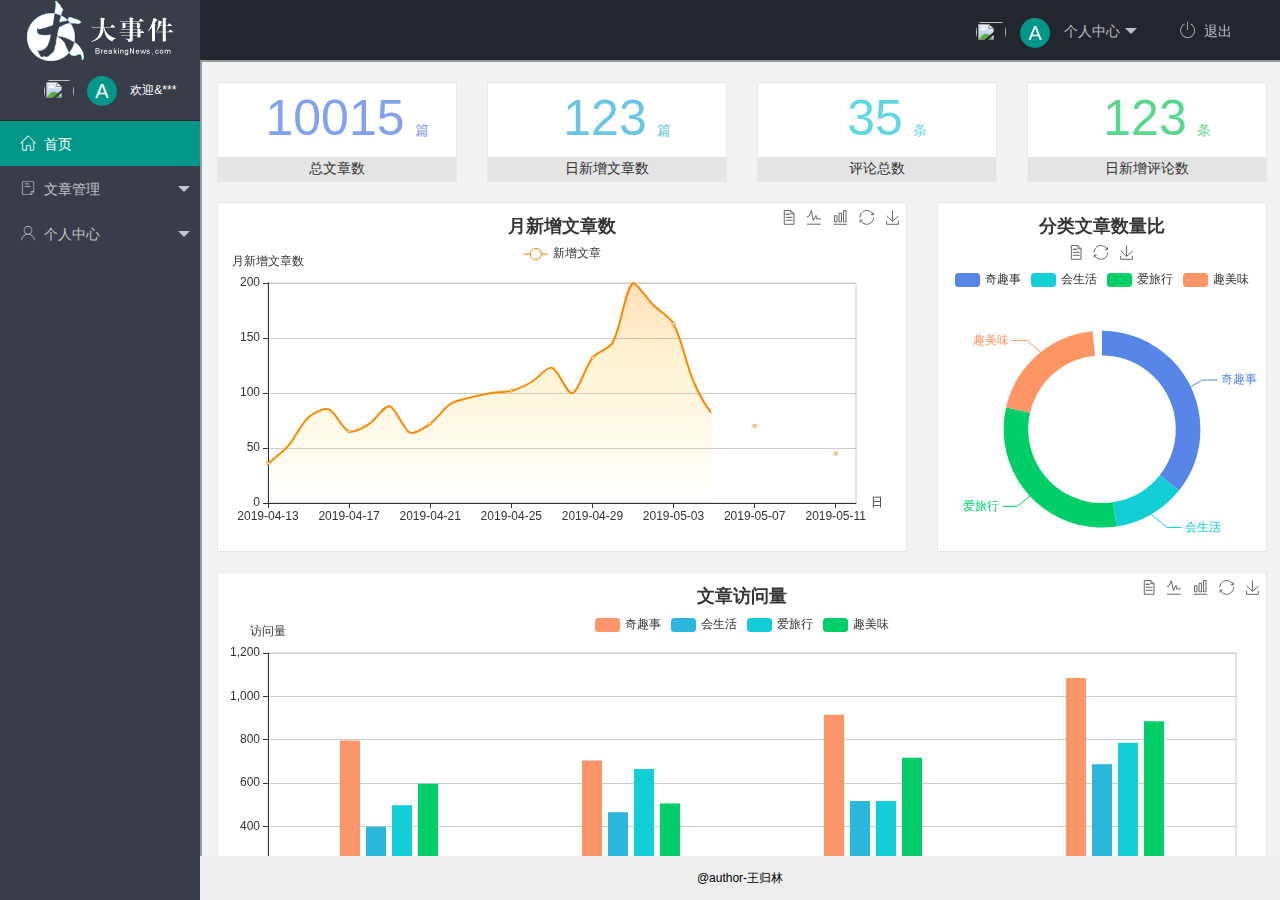
==== commit 995ea23e: "完成个人中心功能的开发" ====
--- a/index.html
+++ b/index.html
@@ -25,12 +25,12 @@
                 <li class="layui-nav-item layui-hide layui-show-md-inline-block">
                     <a href="javascript:;">
                         <img src="//tva1.sinaimg.cn/crop.0.0.118.118.180/5db11ff4gw1e77d3nqrv8j203b03cweg.jpg" class="layui-nav-img">
-                        <span class="text-avator">A</span> 老王
+                        <span class="text-avator">A</span> 个人中心
                     </a>
                     <dl class="layui-nav-child">
-                        <dd><a href="">基本资料</a></dd>
-                        <dd><a href="">更换头像</a></dd>
-                        <dd><a href="">重置密码</a></dd>
+                        <dd><a href="/user/user_info.html" target="fm">基本资料</a></dd>
+                        <dd><a href="/user/user_avatar.html" target="fm">更换头像</a></dd>
+                        <dd><a href="/user/user_pwd.html" target="fm">重置密码</a></dd>
                     </dl>
                 </li>
                 <li class="layui-nav-item" lay-header-event="menuRight" lay-unselect>
@@ -60,9 +60,9 @@
                     <li class="layui-nav-item">
                         <a href="javascript:;"><span class="iconfont icon-user"></span>个人中心</a>
                         <dl class="layui-nav-child">
-                            <dd><a href="javascript:;"><i class="layui-icon layui-icon-app"></i> 基本资料</a></dd>
-                            <dd><a href="javascript:;"><i class="layui-icon layui-icon-app"></i> 更换头像</a></dd>
-                            <dd><a href="javascript:;"><i class="layui-icon layui-icon-app"></i> 重置密码</a></dd>
+                            <dd><a href="/user/user_info.html" target="fm"><i class="layui-icon layui-icon-app"></i> 基本资料</a></dd>
+                            <dd><a href="/user/user_avatar.html" target="fm"><i class="layui-icon layui-icon-app"></i> 更换头像</a></dd>
+                            <dd><a href="/user/user_pwd.html" target="fm"><i class="layui-icon layui-icon-app"></i> 重置密码</a></dd>
                         </dl>
                     </li>
 
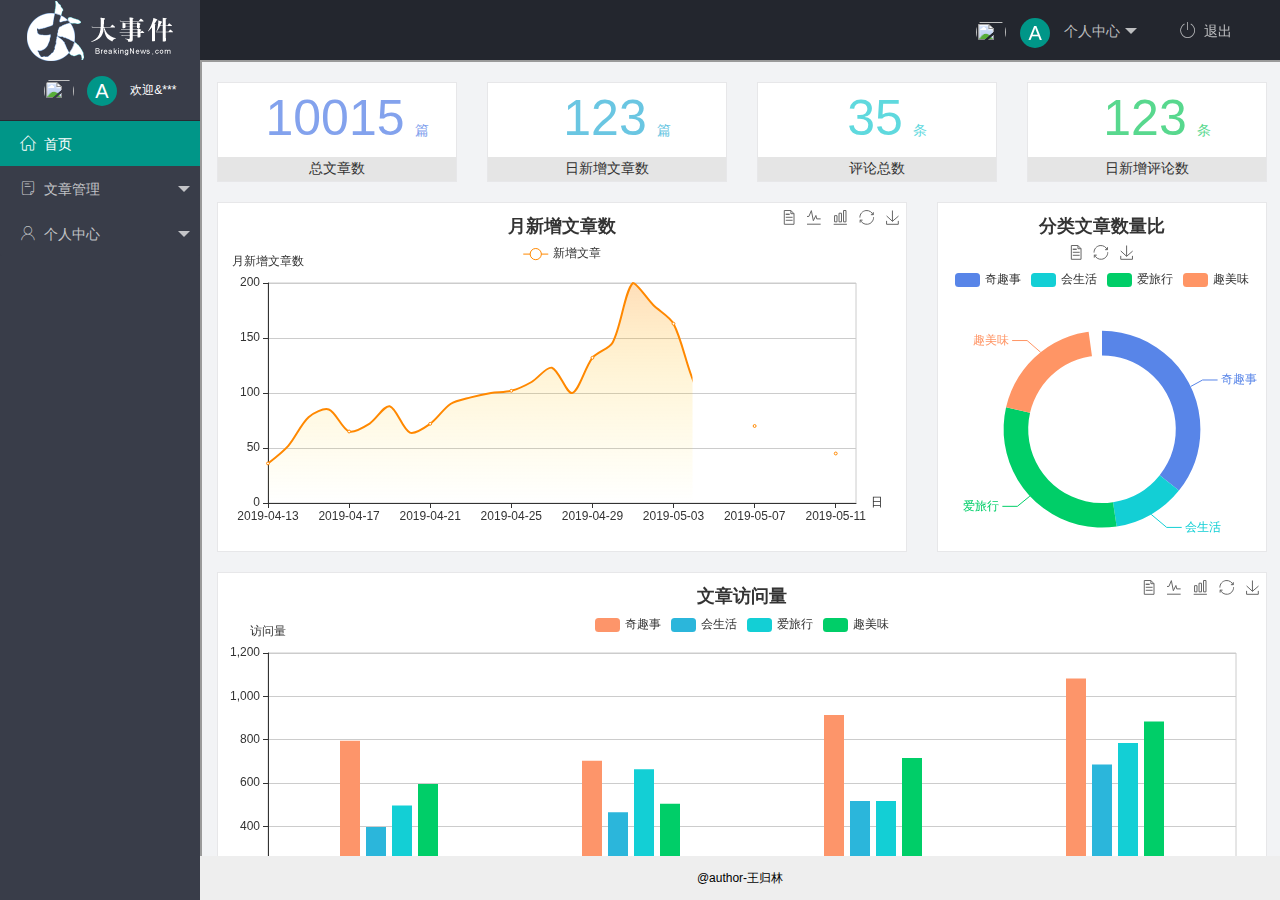
==== commit 2e7bda39: "完成文章功能的开发" ====
--- a/index.html
+++ b/index.html
@@ -52,9 +52,9 @@
                     <li class="layui-nav-item ">
                         <a class="" href="javascript:;"><span class="iconfont icon-16"></span>文章管理</a>
                         <dl class="layui-nav-child">
-                            <dd><a href="javascript:;"><i class="layui-icon layui-icon-app"></i> 文章类别</a></dd>
-                            <dd><a href="javascript:;"><i class="layui-icon layui-icon-app"></i> 文章列表</a></dd>
-                            <dd><a href="javascript:;"><i class="layui-icon layui-icon-app"></i> 发表文章</a></dd>
+                            <dd><a href="/article/art_cate.html" target="fm"><i class="layui-icon layui-icon-app"></i> 文章类别</a></dd>
+                            <dd><a href="/article/art_list.html" target="fm"><i class="layui-icon layui-icon-app"></i> 文章列表</a></dd>
+                            <dd><a href="/article/atr_pub.html" target="fm"><i class="layui-icon layui-icon-app"></i> 发表文章</a></dd>
                         </dl>
                     </li>
                     <li class="layui-nav-item">
